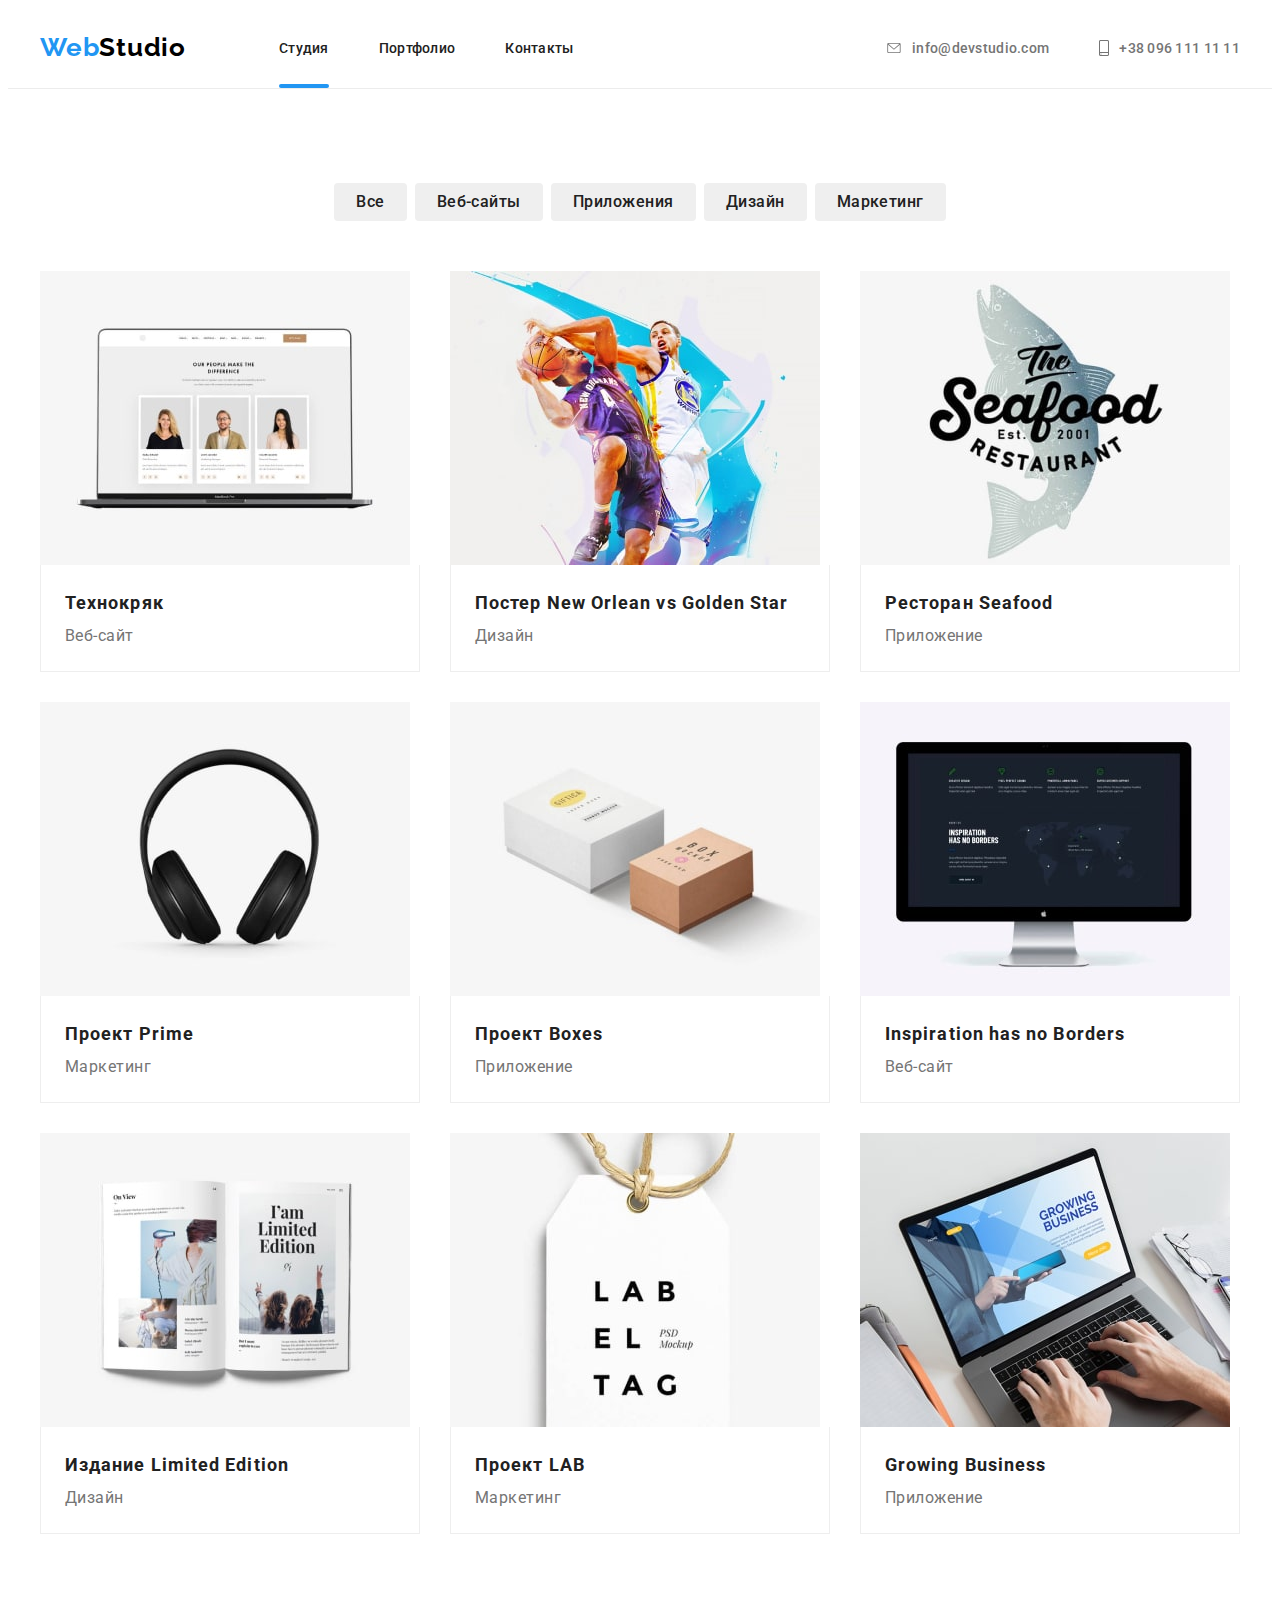
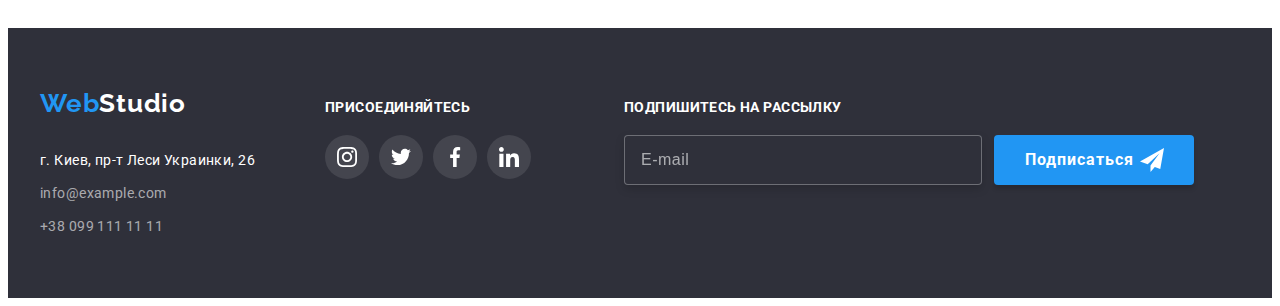
==== portfolio.html @ 3990cf5d "adaptive main studio" ====
<!DOCTYPE html>
<html lang="ru">

<head>
    <meta charset="UTF-8">
    <meta http-equiv="X-UA-Compatible" content="IE=edge">
    <meta name="viewport" content="width=device-width, initial-scale=1.0">
    <title lang="en">WebStudio</title>
    <link rel="preconnect" href="https://fonts.googleapis.com">
    <link rel="preconnect" href="https://fonts.gstatic.com" crossorigin>
    <link
        href="https://fonts.googleapis.com/css2?family=Raleway:wght@700&family=Roboto:wght@400;500;700;900&display=swap"
        rel="stylesheet">
    <link rel="stylesheet" href="https://cdnjs.cloudflare.com/ajax/libs/modern-normalize/1.1.0/modern-normalize.min.css"
        integrity="sha512-wpPYUAdjBVSE4KJnH1VR1HeZfpl1ub8YT/NKx4PuQ5NmX2tKuGu6U/JRp5y+Y8XG2tV+wKQpNHVUX03MfMFn9Q=="
        crossorigin="anonymous" referrerpolicy="no-referrer" />
    <link rel="stylesheet" href="./css/main.min.css">
</head>

<body>
    <header class="header">
        <div class="container header-container">
            <nav class="header__nav">
                <a class="header__logo link" href="">Web<span class="header__logo-part">Studio</span></a>
                <ul class="header-list list">
                    <li class="header-list__item"><a class="header-list__link link current" href="./index.html">Студия</a>
                    </li>
                    <li class="header-list__item"><a class="header-list__link link" href="./portfolio.html">Портфолио</a>
                    </li>
                    <li class="header-list__item"><a class="header-list__link link" href="">Контакты</a></li>
                </ul>
            </nav>
            <div class="header-contact">
                <a class="header-contact__link link" href="mailto:info@devstudio.com">
                    <svg class="header-contact__mail-icon" width="16" height="10">
                        <use href="./images/icons.svg#icon-envelope"></use>
                    </svg>
                    info@devstudio.com</a>
                <a class="header-contact__link link" href="tel:+380961111111">
                    <svg class="header-contact__tel-icon" width="10" height="16">
                        <use href="./images/icons.svg#icon-smartphone"></use>
                    </svg>
                    +38 096 111 11 11</a>
            </div>
        </div>
    </header>
    <main>
        <section class="section projects">
            <div class="container">
                <h1 class="visually-hidden">Наши проекты</h1>
                <ul class="filtr-list list">
                    <li class="filtr-item"> <button type="button" class="filtr-btn">Все</button></li>
                    <li class="filtr-item"> <button type="button" class="filtr-btn">Веб-сайты</button></li>
                    <li class="filtr-item"> <button type="button" class="filtr-btn">Приложения</button></li>
                    <li class="filtr-item"> <button type="button" class="filtr-btn">Дизайн</button></li>
                    <li class="filtr-item"> <button type="button" class="filtr-btn">Маркетинг</button></li>
                </ul>
                <ul class="projects-list list">
                    <li class="projects-item">
                        <a class="projects-link link" href="">
                            <div class="progects-overlay">
                                <img class="img" src="./images/tehnokryak.jpg" alt="веб сайт" width="370">
                                <p class="progect-overlay-text">
                                    Технокряк это современная площадка распространения коронавируса. Компании используют
                                    эту платформу для цифрового
                                    шпионажа и атак на защищённые сервера конкурентов.
                                </p>
                            </div>
                            <div class="progect-border">
                                <h2 class="projects-title">Технокряк</h2>
                                <p class="projects-text">Веб-сайт</p>
                            </div>
                        </a>
                    </li>
                    <li class="projects-item">
                        <a class="projects-link link" href="">
                            <div class="progects-overlay">
                            <img class="img" src="./images/poster.jpg" alt="баскетболисты" width="370">
                            <p class="progect-overlay-text">
                                Технокряк это современная площадка распространения коронавируса. Компании используют
                                эту платформу для цифрового
                                шпионажа и атак на защищённые сервера конкурентов.
                            </p>
                            </div>
                            <div class="progect-border">
                                <h2 class="projects-title">Постер New Orlean vs Golden Star</h2>
                                <p class="projects-text">Дизайн</p>
                            </div>
                        </a>
                    </li>
                    <li class="projects-item"><a class="projects-link link" href="">
                        <div class="progects-overlay">
                            <img class="img" src="./images/restaurant-seafood.jpg" alt="Логотип ресторана Seafood" width="370">
                            <p class="progect-overlay-text">
                                Технокряк это современная площадка распространения коронавируса. Компании используют
                                эту платформу для цифрового
                                шпионажа и атак на защищённые сервера конкурентов.
                            </p>
                        </div>
                            <div class="progect-border">
                                <h2 class="projects-title">Ресторан Seafood</h2>
                                <p class="projects-text">Приложение</p>
                            </div>
                        </a>
                    </li>
                    <li class="projects-item"><a class="projects-link link" href="">
                        <div class="progects-overlay">
                            <img class="img" src="./images/prime.jpg" alt="Наушники" width="370">
                            <p class="progect-overlay-text">
                                Технокряк это современная площадка распространения коронавируса. Компании используют
                                эту платформу для цифрового
                                шпионажа и атак на защищённые сервера конкурентов.
                            </p>
                        </div>
                            <div class="progect-border">
                                <h2 class="projects-title">Проект Prime</h2>
                                <p class="projects-text">Маркетинг</p>
                            </div>
                        </a>
                    </li>
                    <li class="projects-item"><a class="projects-link link" href="">
                        <div class="progects-overlay">
                            <img class="img" src="./images/boxes.jpg" alt="2 коробки" width="370">
                            <p class="progect-overlay-text">
                                Технокряк это современная площадка распространения коронавируса. Компании используют
                                эту платформу для цифрового
                                шпионажа и атак на защищённые сервера конкурентов.
                            </p>
                        </div>
                            <div class="progect-border">
                                <h2 class="projects-title">Проект Boxes</h2>
                                <p class="projects-text">Приложение</p>
                            </div>
                        </a>
                    </li>
                    <li class="projects-item"><a class="projects-link link" href="">
                        <div class="progects-overlay">
                            <img class="img" src="./images/inspiration.jpg" alt="открытая карта мира" width="370">
                            <p class="progect-overlay-text">
                                Технокряк это современная площадка распространения коронавируса. Компании используют
                                эту платформу для цифрового
                                шпионажа и атак на защищённые сервера конкурентов.
                            </p>
                        </div>
                            <div class="progect-border">
                                <h2 class="projects-title">Inspiration has no Borders</h2>
                                <p class="projects-text">Веб-сайт</p>
                            </div>
                        </a>
                    </li>
                    <li class="projects-item"><a class="projects-link link" href="">
                        <div class="progects-overlay">
                            <img class="img" src="./images/limited-edition.jpg" alt="журнал" width="370">
                            <p class="progect-overlay-text">
                                Технокряк это современная площадка распространения коронавируса. Компании используют
                                эту платформу для цифрового
                                шпионажа и атак на защищённые сервера конкурентов.
                            </p>
                        </div>
                            <div class="progect-border">
                                <h2 class="projects-title">Издание Limited Edition</h2>
                                <p class="projects-text">Дизайн</p>
                            </div>
                        </a>
                    </li>
                    <li class="projects-item"><a class="projects-link link" href="">
                        <div class="progects-overlay">
                            <img class="img" src="./images/lab.jpg" alt="лейба" width="370">
                            <p class="progect-overlay-text">
                                Технокряк это современная площадка распространения коронавируса. Компании используют
                                эту платформу для цифрового
                                шпионажа и атак на защищённые сервера конкурентов.
                            </p>
                        </div>
                            <div class="progect-border">
                                <h2 class="projects-title">Проект LAB</h2>
                                <p class="projects-text">Маркетинг</p>
                            </div>
                        </a>
                    </li>
                    <li class="projects-item"><a class="projects-link link" href="">
                        <div class="progects-overlay">
                            <img class="img" src="./images/growing-business.jpg" alt="открытый веб сайт" width="370">
                            <p class="progect-overlay-text">
                                Технокряк это современная площадка распространения коронавируса. Компании используют
                                эту платформу для цифрового
                                шпионажа и атак на защищённые сервера конкурентов.
                            </p>
                        </div>
                            <div class="progect-border">
                                <h2 class="projects-title">Growing Business</h2>
                                <p class="projects-text">Приложение</p>
                            </div>
                        </a>
                    </li>
                </ul>
            </div>
        </section>
    </main>
    <footer class="footer">
        <div class="container footer-container">
            <div class="foter-left">
                <a class="footer-left__logo link" href="">Web<span class="footer-left__logo-part">Studio</span></a>
                <address class="footer-left__address">
                    <a class="footer-left__map link" href="https://goo.gl/maps/DxFb3wu3h7kVE8w4A" target="_blank"
                        rel="noopener noreferrer">г.
                        Киев, пр-т Леси Украинки, 26</a>
                </address>
                <a class="footer-left__contact link" href="mailto:info@example.com">info@example.com</a>
                <a class="footer-left__contact link" href="tel:+380991111111">+38 099 111 11 11</a>
            </div>
            <div class="footer-sosial">
                <p class="footer-title">присоединяйтесь</p>
                <ul class="footer-sosial-list list">
                    <li class="footer-sosial-list__item">
                        <a href="" class="footer-sosial-list__link">
                            <svg class="footer-sosial-list__icon" width="20" height="20">
                                <use href="./images/icons.svg#icon-instagram"></use>
                            </svg>
                        </a>
                    </li>
                    <li class="footer-sosial-list__item">
                        <a href="" class="footer-sosial-list__link">
                            <svg class="footer-sosial-list__icon" width="20" height="20">
                                <use href="./images/icons.svg#icon-twitter"></use>
                            </svg>
                        </a>
                    </li>
                    <li class="footer-sosial-list__item">
                        <a href="" class="footer-sosial-list__link">
                            <svg class="footer-sosial-list__icon" width="20" height="20">
                                <use href="./images/icons.svg#icon-facebook"></use>
                            </svg>
                        </a>
                    </li>
                    <li class="footer-sosial-list__item">
                        <a href="" class="footer-sosial-list__link">
                            <svg class="footer-sosial-list__icon" width="20" height="20">
                                <use href="./images/icons.svg#icon-linkedin"></use>
                            </svg>
                        </a>
                    </li>
                </ul>
            </div>
            <div class="footer-form">
                <p class="footer-title">Подпишитесь на рассылку</p>
                <form action="#" class="footer-form__field">
                    <input type="email" name="mail" required="required" placeholder="E-mail" class="footer-form__input">
                    <button type="submit" class="btn footer-form__btn">Подписаться <svg class="footer-form__icon" width="24"
                            height="24">
                            <use href="./images/icons.svg#icon-send"></use>
                        </svg></button>
                </form>
            </div>
        </div>
    </footer>
</body>

</html>
---- css/main.min.css ----
:root{--main-title-color: #212121;--second-title-color: #ffffff;--first-text-color: #757575;--second-text-color: #212121;--third-text-color: rgba(255, 255, 255, 0.6);--first-button-color: #ffffff;--second-button-color: #212121;--accent-color: #2196f3;--logo-header-color: #000000;--header-link-color: #212121;--header-contact-color: #757575;--logo-footer-color: #ffffff;--hero-background-color: #2f303a;--foter-background-color: #2f303a;--team-background-color: #f5f4fa}p,h1,h2,h3,h4,h5,h6{margin:0}ul{margin:0;padding:0}.btn{cursor:pointer}.img{display:block;max-width:100%;height:auto}.visually-hidden{position:absolute;white-space:nowrap;width:1px;height:1px;overflow:hidden;border:0;padding:0;clip:rect(0 0 0 0);clip-path:inset(50%);margin:-1px}body{font-family:'Roboto', sans-serif;color:var(--first-text-color)}.list{list-style:none}.link{text-decoration:none}.container{padding-left:15px;padding-right:15px;margin:0 auto;width:100%}@media screen and (min-width: 480px){.container{max-width:480px}}@media screen and (min-width: 768px){.container{max-width:768px}}@media screen and (min-width: 1200px){.container{max-width:1200px}}.btn{display:flex;align-items:center;justify-content:center;text-align:center;font-family:inherit;font-weight:700;font-size:16px;line-height:1.87;letter-spacing:0.06em;color:var(--first-button-color);padding-top:10px;padding-bottom:10px;background:var(--accent-color);box-shadow:0px 4px 4px rgba(0,0,0,0.15);border-radius:4px;border-color:transparent;min-width:200px;height:50px;margin:0 auto;transition:color 250ms cubic-bezier(0.4, 0, 0.2, 1)}.btn:hover,.btn:focus{color:var(--logo-header-color)}.section{padding-top:60px;padding-bottom:60px}@media screen and (min-width: 1200px){.section{padding-top:94px;padding-bottom:94px}}.section-title{font-weight:700;font-size:28px;line-height:calc(33 / 28);text-align:center;letter-spacing:0.03em;color:var(--main-title-color);margin-bottom:30px}@media screen and (min-width: 1200px){.section-title{font-size:36px;line-height:calc(42 / 36);margin-bottom:50px}}.backdrop{width:100vw;height:100vh;background-color:rgba(0,0,0,0.2);position:fixed;top:0;left:0;transition:opacity 250ms, visibility 250ms}.backdrop.is-hidden .modal{transform:skewX(45deg) scale(0.8) rotate(-180deg)}.modal{position:absolute;top:50%;left:50%;padding:40px;width:528px;height:581px;background:#ffffff;box-shadow:0px 1px 3px rgba(0,0,0,0.12),0px 1px 1px rgba(0,0,0,0.14),0px 2px 1px rgba(0,0,0,0.2);border-radius:4px;transform:scale(1) skewX(0deg) translate(-50%, -50%) rotate(0deg);transition:transform 250ms cubic-bezier(0.4, 0, 0.2, 1)}.modal__close{position:absolute;top:8px;right:8px;width:30px;height:30px;background-color:#ffffff;border:1px solid rgba(0,0,0,0.1);border-radius:50%;display:flex;align-items:center;justify-content:center;transition:fill 250ms cubic-bezier(0.4, 0, 0.2, 1)}.modal__close:hover,.modal__close:focus{fill:var(--accent-color)}.is-hidden{visibility:hidden;opacity:0;pointer-events:none}.modal__title{font-weight:700;font-size:20px;line-height:calc(23 / 20);text-align:center;letter-spacing:0.03em;color:var(--main-title-color);margin-bottom:12px}.modal-form__lable{font-size:12px;line-height:calc(14 / 12);letter-spacing:0.01em;color:var(--first-text-color);margin-bottom:4px}.modal-form__field{margin-bottom:10px}.modal-form__input{padding-left:42px;padding-top:12px;padding-bottom:12px;width:100%;height:40px;border:1px solid rgba(33,33,33,0.2);box-sizing:border-box;border-radius:4px;outline:none;transition:border-color 250ms cubic-bezier(0.4, 0, 0.2, 1)}.modal-form__input:focus{border-color:var(--accent-color)}.modal-form__input:focus+.modal-form__icon{fill:var(--accent-color)}.modal-form__input-wrap{position:relative}.modal-form__icon{position:absolute;top:50%;left:12px;transform:translateY(-50%);transition:fill 250ms cubic-bezier(0.4, 0, 0.2, 1)}.modal-form__coment{padding:12px 16px;width:100%;min-height:120px;border:1px solid rgba(33,33,33,0.2);box-sizing:border-box;border-radius:4px;outline:none;resize:none;transition:border-color 250ms cubic-bezier(0.4, 0, 0.2, 1)}.modal-form__coment::placeholder{font-size:14px;line-height:calc(16 / 14);letter-spacing:0.01em;color:rgba(117,117,117,0.5)}.modal-form__coment:focus{border-color:var(--accent-color)}.modal-form__lable-checkbox{font-size:14px;line-height:1.71;letter-spacing:0.03em;color:var(--first-text-color);display:flex;align-items:center;justify-content:center;margin-bottom:30px}.modal-form__checkox-link{text-decoration-line:underline;color:var(--accent-color)}.modal-form__check{display:flex;align-items:center;justify-content:center;margin-right:8.38px;width:16px;height:15px;border:2px solid #212121;border-radius:2px}.modal-form__icon-check{fill:#ffffff}.modal-form__checkbox:checked+.modal-form__lable-checkbox .modal-form__check{background-color:var(--accent-color);border:none}.header{padding-top:24px;padding-bottom:25px;border-bottom:1px solid #ececec}.header-list{display:flex}.header__nav{display:flex;align-items:center}.header-container{display:flex;align-items:center}.header-contact{margin-left:auto;display:flex}.header__logo{font-family:Raleway;font-weight:700;font-size:26px;line-height:calc(31 / 26);letter-spacing:0.03em;color:var(--accent-color);margin-right:93px}.header__logo-part{color:var(--logo-header-color);transition:color 250ms cubic-bezier(0.4, 0, 0.2, 1)}.header__logo-part:hover,.header__logo-part:focus{color:var(--accent-color)}.header-list__item:not(:last-child){margin-right:50px}.header-list__link{position:relative;font-weight:500;font-size:14px;line-height:calc(16 / 14);letter-spacing:0.02em;color:var(--header-link-color);transition:color 250ms cubic-bezier(0.4, 0, 0.2, 1)}.header-list__link:hover,.header-list__link:focus{color:var(--accent-color)}.header-list__link.current::after{position:absolute;left:0;bottom:-32px;content:'';width:100%;height:4px;background-color:var(--accent-color);border-radius:2px}.header-contact__link{font-weight:500;font-size:14px;line-height:calc(16 / 14);letter-spacing:0.02em;color:var(--header-contact-color);margin-right:50px;display:flex;align-items:center;transition:color 250ms cubic-bezier(0.4, 0, 0.2, 1)}.header-contact__link:last-child{margin-right:0}.header-contact__link:hover,.header-contact__link:focus{color:var(--accent-color)}.header-contact__mail-icon{margin-right:10px;fill:currentColor}.header-contact__tel-icon{margin-right:10px;fill:currentColor}.hero{background-color:#c4c4c4;margin:0 auto;max-width:1600px;background-image:linear-gradient(rgba(47,48,58,0.4), rgba(47,48,58,0.4)),url(../images/hero-background.jpg);background-repeat:no-repeat;background-position:center;background-size:cover;padding-top:118px;padding-bottom:118px}@media screen and (min-width: 1200px){.hero{padding-top:200px;padding-bottom:200px}}.hero__title{font-weight:900;font-size:26px;line-height:1.62;text-align:center;letter-spacing:0.06em;text-transform:uppercase;color:var(--second-title-color);max-width:360px;margin:0 auto 30px}@media screen and (min-width: 1200px){.hero__title{font-size:44px;line-height:1.36;max-width:676px}}.peculiarities-list{margin-bottom:-30px}@media screen and (min-width: 768px){.peculiarities-list{display:flex;flex-wrap:wrap;margin-left:-30px}}.peculiarities-list__item{margin-bottom:30px;width:100%}@media screen and (min-width: 768px){.peculiarities-list__item{width:calc(100% / 2 - 30px);margin-left:30px}}@media screen and (min-width: 1200px){.peculiarities-list__item{width:calc(100% / 4 - 30px)}}.peculiarities-list__box{height:120px;background:#f5f4fa;border-radius:4px;margin-bottom:30px;display:flex;align-items:center;justify-content:center}.peculiarities-list__title{text-align:center;font-weight:700;font-size:14px;line-height:calc(16 / 14);letter-spacing:0.03em;text-transform:uppercase;color:var(--main-title-color);margin-bottom:10px}@media screen and (min-width: 768px){.peculiarities-list__title{text-align:left}}.peculiarities-list__text{font-size:14px;line-height:1.71;letter-spacing:0.03em}.about{padding-top:0px;display:none}@media screen and (min-width: 1200px){.about{display:block}}.about-list{display:flex}.about-list__item{position:relative}.about-list__item:not(:last-child){margin-right:30px}.about-list__label{position:absolute;left:0;bottom:0;width:370px;height:70px;font-weight:700;font-size:14px;line-height:calc(16 / 14);text-align:center;padding-top:27px;padding-bottom:27px;letter-spacing:0.03em;text-transform:uppercase;color:#ffffff;background:rgba(47,48,58,0.8)}.team{background-color:var(--team-background-color)}.team-list{margin-bottom:-30px}@media screen and (min-width: 768px){.team-list{display:flex;flex-wrap:wrap;margin-left:-30px}}.team-list__item{box-shadow:0px 1px 3px rgba(0,0,0,0.12),0px 1px 1px rgba(0,0,0,0.14),0px 2px 1px rgba(0,0,0,0.2);margin-bottom:30px;width:100%}@media screen and (min-width: 768px){.team-list__item{width:calc(100% / 2 - 30px);margin-left:30px}}@media screen and (min-width: 1200px){.team-list__item{width:calc(100% / 4 - 30px)}}.team-list__img{width:100%}.team-bottom{padding-top:30px;padding-bottom:30px;border:1px solid #eeeeee;border-top:none;background-color:#ffffff;border-radius:0px 0px 4px 4px}.team-bottom__title{font-weight:500;font-size:16px;line-height:calc(19 / 16);text-align:center;letter-spacing:0.03em;color:var(--main-title-color);margin-bottom:10px}.team-bottom__text{font-size:16px;line-height:calc(19 / 16);text-align:center;letter-spacing:0.03em;margin-bottom:16px}.team-sosial-list{display:flex;justify-content:center}.team-sosial-list__item{width:44px;height:44px}.team-sosial-list__item+.team-sosial-list__item{margin-left:10px}.team-sosial-list__link{width:100%;height:100%;border-radius:50%;display:flex;align-items:center;justify-content:center;background-color:#ffffff;color:#afb1b8;transition:color 250ms cubic-bezier(0.4, 0, 0.2, 1),background-color 250ms cubic-bezier(0.4, 0, 0.2, 1)}.team-sosial-list__link:hover,.team-sosial-list__link:focus{background-color:var(--accent-color);color:#ffffff}.team-sosial-list__icon{fill:currentColor}.clients-list{display:flex;margin-bottom:-30px;flex-wrap:wrap;margin-left:-30px}.clients-list__item{width:calc(100% / 2 - 30px);margin-left:30px;height:92px;margin-bottom:30px}@media screen and (min-width: 768px){.clients-list__item{width:calc(100% / 3 - 30px);margin-left:30px}}@media screen and (min-width: 768px) and (min-width: 1200px){.clients-list__item{width:calc(100% / 6 - 30px)}}.clients-list__link{width:100%;height:100%;border:1px solid #afb1b8;box-sizing:border-box;border-radius:4px;display:flex;align-items:center;justify-content:center;background-color:#ffffff;color:#afb1b8;transition:color 250ms cubic-bezier(0.4, 0, 0.2, 1),border-color 250ms cubic-bezier(0.4, 0, 0.2, 1)}.clients-list__link:hover,.clients-list__link:focus{border-color:var(--accent-color);color:var(--accent-color)}.clients-list__icon{fill:currentColor}.footer{background-color:var(--foter-background-color);padding-top:60px;padding-bottom:60px}.footer-container{display:flex;align-items:baseline}.footer-left__logo{font-family:Raleway;font-weight:700;font-size:26px;line-height:calc(31 / 26);letter-spacing:0.03em;color:var(--accent-color);display:block;margin-bottom:30px}.footer-left__logo-part{color:var(--logo-footer-color);transition:color 250ms cubic-bezier(0.4, 0, 0.2, 1)}.footer-left__logo-part:hover,.footer-left__logo-part:focus{color:var(--accent-color)}.footer-left__map{font-style:normal;font-weight:400;font-size:14px;line-height:1.71;letter-spacing:0.03em;color:var(--second-title-color);display:block;margin-bottom:9px;transition:color 250ms cubic-bezier(0.4, 0, 0.2, 1)}.footer-left__map:hover,.footer-left__map:focus{color:var(--accent-color)}.footer-left__contact{font-size:14px;line-height:1.71;letter-spacing:0.03em;color:var(--third-text-color);display:block;transition:color 250ms cubic-bezier(0.4, 0, 0.2, 1)}.footer-left__contact:not(:last-child){margin-bottom:9px}.footer-left__contact:hover,.footer-left__contact:focus{color:var(--accent-color)}.footer-sosial{margin-left:70px}.footer-title{font-weight:700;font-size:14px;line-height:calc(16 / 14);letter-spacing:0.03em;text-transform:uppercase;color:var(--logo-footer-color);margin-bottom:20px}.footer-sosial-list{display:flex}.footer-sosial-list__item{width:44px;height:44px}.footer-sosial-list__item+.footer-sosial-list__item{margin-left:10px}.footer-sosial-list__link{width:100%;height:100%;border-radius:50%;display:flex;align-items:center;justify-content:center;background:rgba(255,255,255,0.1);color:var(--logo-footer-color);transition:background-color 250ms cubic-bezier(0.4, 0, 0.2, 1)}.footer-sosial-list__link:hover,.footer-sosial-list__link:focus{background-color:var(--accent-color)}.footer-sosial-list__icon{fill:currentColor}.footer-form{margin-left:93px}.footer-form__field{display:flex}.footer-form__input{margin-right:12px;padding-left:16px;padding-top:15px;padding-bottom:15px;width:358px;height:50px;font-size:16px;line-height:1.25;letter-spacing:0.03em;color:rgba(255,255,255,0.6);background-color:var(--foter-background-color);border:1px solid rgba(255,255,255,0.3);box-sizing:border-box;filter:drop-shadow(0px 4px 4px rgba(0,0,0,0.15));border-radius:4px;outline:none;transition:border-color 250ms cubic-bezier(0.4, 0, 0.2, 1)}.footer-form__input::placeholder{font-size:16px;line-height:1.25;letter-spacing:0.03em;color:rgba(255,255,255,0.6)}.footer-form__input:focus{border-color:var(--accent-color)}.footer-form__btn{justify-content:space-between;padding-right:28px;padding-left:29px}.filtr-list{display:flex;justify-content:center;margin-bottom:50px}.filtr-item{margin-right:8px}.filtr-item:last-child{margin-right:0}.filtr-btn{padding:6px 22px;font-family:inherit;font-weight:500;font-size:16px;line-height:1.62;text-align:center;letter-spacing:0.03em;color:var(--second-button-color);cursor:pointer;border:none;border-radius:4px;transition:color 250ms cubic-bezier(0.4, 0, 0.2, 1),background-color 250ms cubic-bezier(0.4, 0, 0.2, 1),box-shadow 250ms cubic-bezier(0.4, 0, 0.2, 1)}.filtr-btn:hover,.filtr-btn:focus{color:var(--first-button-color);background-color:var(--accent-color);box-shadow:0px 3px 1px rgba(0,0,0,0.1),0px 1px 2px rgba(0,0,0,0.08),0px 2px 2px rgba(0,0,0,0.12)}.projects-list{display:flex;flex-wrap:wrap;margin-left:-30px;margin-top:-30px}.projects-item{margin-left:30px;margin-top:30px;flex-basis:calc((100% - 90px) / 3)}.progect-border{padding:20px 24px;border:1px solid #eeeeee;border-top:none}.projects-link{display:block;transition:box-shadow 250ms cubic-bezier(0.4, 0, 0.2, 1)}.projects-link:hover,.projects-link:focus{box-shadow:0px 1px 1px rgba(0,0,0,0.12),0px 4px 4px rgba(0,0,0,0.06),1px 4px 6px rgba(0,0,0,0.16)}.progects-overlay{position:relative;overflow:hidden}.progect-overlay-text{position:absolute;left:0;top:0;height:100%;padding:63px 24px;font-size:18px;line-height:1.56;letter-spacing:0.03em;color:#ffffff;background-color:var(--accent-color);transform:translateY(100%);transition:transform 250ms cubic-bezier(0.4, 0, 0.2, 1);overflow:auto}.projects-item:hover .progect-overlay-text{transform:translateY(0)}.projects-title{font-weight:700;font-size:18px;line-height:2;letter-spacing:0.06em;color:var(--main-title-color)}.projects-text{font-size:16px;line-height:1.87;letter-spacing:0.03em;color:var(--first-text-color)}
/*# sourceMappingURL=main.min.css.map */
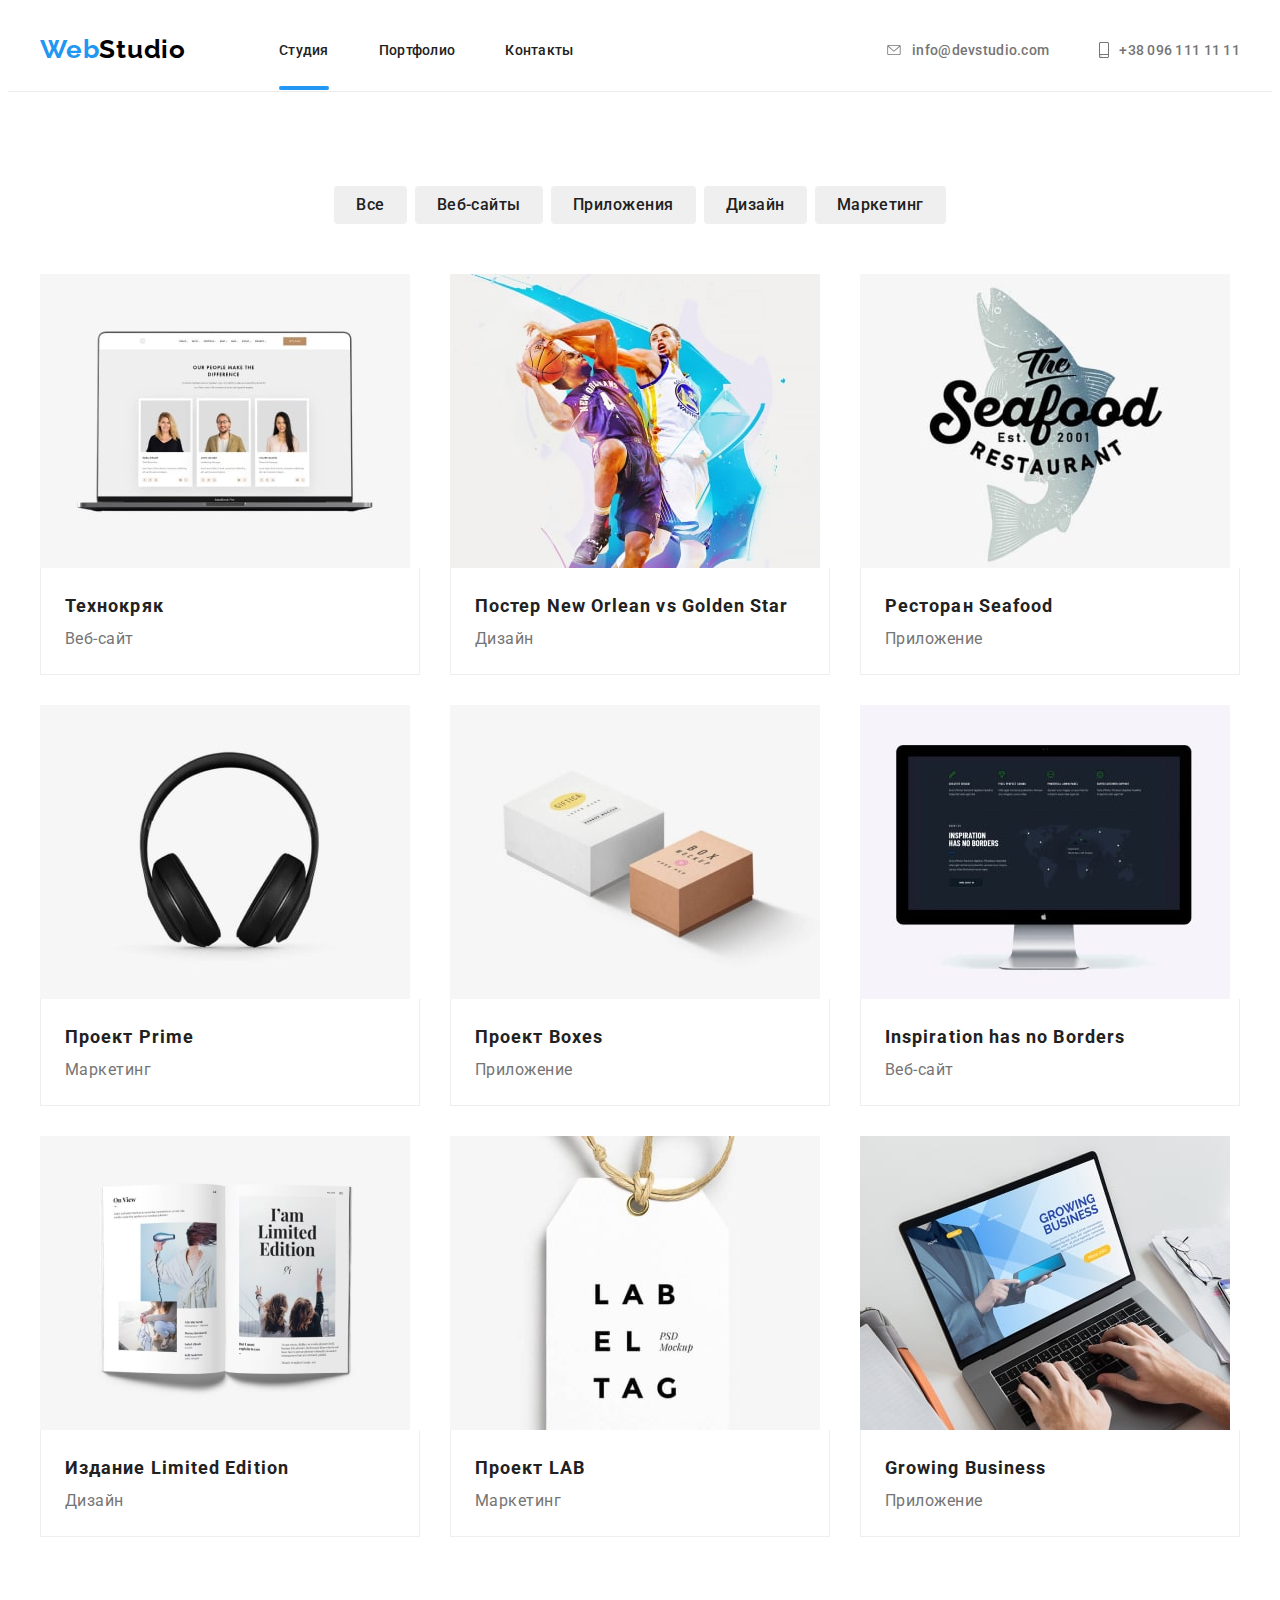
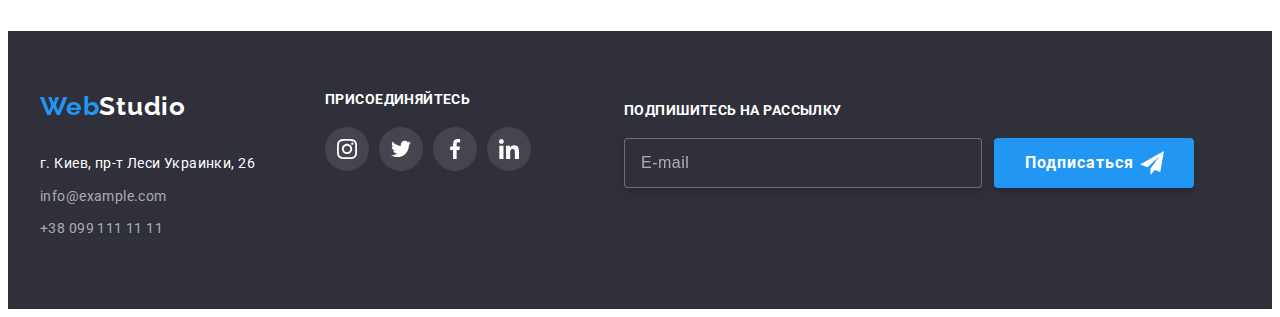
==== commit 201923c4: "header and footer finish" ====
--- a/portfolio.html
+++ b/portfolio.html
@@ -22,6 +22,82 @@
         <div class="container header-container">
             <nav class="header__nav">
                 <a class="header__logo link" href="">Web<span class="header__logo-part">Studio</span></a>
+
+                <ul class="header-list list">
+                    <li class="header-list__item"><a class="header-list__link link current" href="./index.html">Студия</a>
+                    </li>
+                    <li class="header-list__item"><a class="header-list__link link" href="./portfolio.html">Портфолио</a>
+                    </li>
+                    <li class="header-list__item"><a class="header-list__link link" href="">Контакты</a></li>
+                </ul>
+            </nav>
+            <div class="header-contact">
+                <a class="header-contact__link link header-contact__mail" href="mailto:info@devstudio.com">
+                    <svg class="header-contact__mail-icon" width="16" height="10">
+                        <use href="./images/icons.svg#icon-envelope"></use>
+                    </svg>
+                    info@devstudio.com</a>
+                <a class="header-contact__link link" href="tel:+380961111111">
+                    <svg class="header-contact__tel-icon" width="10" height="16">
+                        <use href="./images/icons.svg#icon-smartphone"></use>
+                    </svg>
+                    +38 096 111 11 11</a>
+            </div>
+            <button type="button" class="mob-menu-open">
+                <svg class="menu-open-icon" width="40" height="40">
+                    <use href="images/icons.svg#icon-mob-menu1"></use>
+                </svg>
+            </button>
+        </div>
+        <div class="mob-menu is-hidden">
+            <div class="container">
+                <button type="button" class="mob-menu-close">
+                    <svg class="menu-close-icon" width="40" height="40">
+                        <use href="images/icons.svg#icon-close"></use>
+                    </svg>
+                </button>
+                <ul class="mob-menu-list list">
+                    <li class="mob-menu-item">
+                        <a href="./index.html" class="mob-menu-link link">Студия</a>
+                    </li>
+                    <li class="mob-menu-item">
+                        <a href="./portfolio.html" class="mob-menu-link link">Портфолио</a>
+                    </li>
+                    <li class="mob-menu-item">
+                        <a href="" class="mob-menu-link link">Контакты</a>
+                    </li>
+                </ul>
+                <div class="mob-menu-bottom">
+                    <ul class="mob-contacts-list list">
+                        <li class="mob-contacts-item">
+                            <a href="" class="mob-contacts-link link mob-tel-number">+38 096 111 11 11</a>
+                        </li>
+                        <li class="mob-contacts-item">
+                            <a href="" class="mob-contacts-link link">info@devstudio.com</a>
+                        </li>
+                    </ul>
+                    <ul class="mob-sosial-list list">
+                        <li class="mob-sosial-item">
+                            <a href="" class="mob-sosial-link link">Instagram</a>
+                        </li>
+                        <li class="mob-sosial-item">
+                            <a href="" class="mob-sosial-link link">Twitter</a>
+                        </li>
+                        <li class="mob-sosial-item">
+                            <a href="" class="mob-sosial-link link">Facebook</a>
+                        </li>
+                        <li class="mob-sosial-item">
+                            <a href="" class="mob-sosial-link link">LinkedIn</a>
+                        </li>
+                    </ul>
+                </div>
+            </div>
+        </div>
+    </header>
+    <!-- <header class="header">
+        <div class="container header-container">
+            <nav class="header__nav">
+                <a class="header__logo link" href="">Web<span class="header__logo-part">Studio</span></a>
                 <ul class="header-list list">
                     <li class="header-list__item"><a class="header-list__link link current" href="./index.html">Студия</a>
                     </li>
@@ -43,7 +119,7 @@
                     +38 096 111 11 11</a>
             </div>
         </div>
-    </header>
+    </header> -->
     <main>
         <section class="section projects">
             <div class="container">
@@ -199,6 +275,65 @@
     </main>
     <footer class="footer">
         <div class="container footer-container">
+            <div class="footer-top-tab">
+                <div class="foter-left">
+                    <a class="footer-left__logo link" href="">Web<span class="footer-left__logo-part">Studio</span></a>
+                    <address class="footer-left__address">
+                        <a class="footer-left__map link" href="https://goo.gl/maps/DxFb3wu3h7kVE8w4A" target="_blank"
+                            rel="noopener noreferrer">г.
+                            Киев, пр-т Леси Украинки, 26</a>
+                    </address>
+                    <a class="footer-left__contact link" href="mailto:info@example.com">info@example.com</a>
+                    <a class="footer-left__contact link" href="tel:+380991111111">+38 099 111 11 11</a>
+                </div>
+                <div class="footer-sosial">
+                    <p class="footer-title">присоединяйтесь</p>
+                    <ul class="footer-sosial-list list">
+                        <li class="footer-sosial-list__item">
+                            <a href="" class="footer-sosial-list__link">
+                                <svg class="footer-sosial-list__icon" width="20" height="20">
+                                    <use href="./images/icons.svg#icon-instagram"></use>
+                                </svg>
+                            </a>
+                        </li>
+                        <li class="footer-sosial-list__item">
+                            <a href="" class="footer-sosial-list__link">
+                                <svg class="footer-sosial-list__icon" width="20" height="20">
+                                    <use href="./images/icons.svg#icon-twitter"></use>
+                                </svg>
+                            </a>
+                        </li>
+                        <li class="footer-sosial-list__item">
+                            <a href="" class="footer-sosial-list__link">
+                                <svg class="footer-sosial-list__icon" width="20" height="20">
+                                    <use href="./images/icons.svg#icon-facebook"></use>
+                                </svg>
+                            </a>
+                        </li>
+                        <li class="footer-sosial-list__item">
+                            <a href="" class="footer-sosial-list__link">
+                                <svg class="footer-sosial-list__icon" width="20" height="20">
+                                    <use href="./images/icons.svg#icon-linkedin"></use>
+                                </svg>
+                            </a>
+                        </li>
+                    </ul>
+                </div>
+            </div>
+            <div class="footer-form">
+                <p class="footer-title">Подпишитесь на рассылку</p>
+                <form action="#" class="footer-form__field">
+                    <input type="email" name="mail" required="required" placeholder="E-mail" class="footer-form__input">
+                    <button type="submit" class="btn footer-form__btn">Подписаться <svg class="footer-form__icon" width="24"
+                            height="24">
+                            <use href="./images/icons.svg#icon-send"></use>
+                        </svg></button>
+                </form>
+            </div>
+        </div>
+    </footer>
+    <!-- <footer class="footer">
+        <div class="container footer-container">
             <div class="foter-left">
                 <a class="footer-left__logo link" href="">Web<span class="footer-left__logo-part">Studio</span></a>
                 <address class="footer-left__address">
@@ -253,7 +388,8 @@
                 </form>
             </div>
         </div>
-    </footer>
+    </footer> -->
+    <script src="./js/menu.js"></script>
 </body>
 
 </html>--- a/css/main.min.css
+++ b/css/main.min.css
@@ -1,2 +1,2 @@
-:root{--main-title-color: #212121;--second-title-color: #ffffff;--first-text-color: #757575;--second-text-color: #212121;--third-text-color: rgba(255, 255, 255, 0.6);--first-button-color: #ffffff;--second-button-color: #212121;--accent-color: #2196f3;--logo-header-color: #000000;--header-link-color: #212121;--header-contact-color: #757575;--logo-footer-color: #ffffff;--hero-background-color: #2f303a;--foter-background-color: #2f303a;--team-background-color: #f5f4fa}p,h1,h2,h3,h4,h5,h6{margin:0}ul{margin:0;padding:0}.btn{cursor:pointer}.img{display:block;max-width:100%;height:auto}.visually-hidden{position:absolute;white-space:nowrap;width:1px;height:1px;overflow:hidden;border:0;padding:0;clip:rect(0 0 0 0);clip-path:inset(50%);margin:-1px}body{font-family:'Roboto', sans-serif;color:var(--first-text-color)}.list{list-style:none}.link{text-decoration:none}.container{padding-left:15px;padding-right:15px;margin:0 auto;width:100%}@media screen and (min-width: 480px){.container{max-width:480px}}@media screen and (min-width: 768px){.container{max-width:768px}}@media screen and (min-width: 1200px){.container{max-width:1200px}}.btn{display:flex;align-items:center;justify-content:center;text-align:center;font-family:inherit;font-weight:700;font-size:16px;line-height:1.87;letter-spacing:0.06em;color:var(--first-button-color);padding-top:10px;padding-bottom:10px;background:var(--accent-color);box-shadow:0px 4px 4px rgba(0,0,0,0.15);border-radius:4px;border-color:transparent;min-width:200px;height:50px;margin:0 auto;transition:color 250ms cubic-bezier(0.4, 0, 0.2, 1)}.btn:hover,.btn:focus{color:var(--logo-header-color)}.section{padding-top:60px;padding-bottom:60px}@media screen and (min-width: 1200px){.section{padding-top:94px;padding-bottom:94px}}.section-title{font-weight:700;font-size:28px;line-height:calc(33 / 28);text-align:center;letter-spacing:0.03em;color:var(--main-title-color);margin-bottom:30px}@media screen and (min-width: 1200px){.section-title{font-size:36px;line-height:calc(42 / 36);margin-bottom:50px}}.backdrop{width:100vw;height:100vh;background-color:rgba(0,0,0,0.2);position:fixed;top:0;left:0;transition:opacity 250ms, visibility 250ms}.backdrop.is-hidden .modal{transform:skewX(45deg) scale(0.8) rotate(-180deg)}.modal{position:absolute;top:50%;left:50%;padding:40px;width:528px;height:581px;background:#ffffff;box-shadow:0px 1px 3px rgba(0,0,0,0.12),0px 1px 1px rgba(0,0,0,0.14),0px 2px 1px rgba(0,0,0,0.2);border-radius:4px;transform:scale(1) skewX(0deg) translate(-50%, -50%) rotate(0deg);transition:transform 250ms cubic-bezier(0.4, 0, 0.2, 1)}.modal__close{position:absolute;top:8px;right:8px;width:30px;height:30px;background-color:#ffffff;border:1px solid rgba(0,0,0,0.1);border-radius:50%;display:flex;align-items:center;justify-content:center;transition:fill 250ms cubic-bezier(0.4, 0, 0.2, 1)}.modal__close:hover,.modal__close:focus{fill:var(--accent-color)}.is-hidden{visibility:hidden;opacity:0;pointer-events:none}.modal__title{font-weight:700;font-size:20px;line-height:calc(23 / 20);text-align:center;letter-spacing:0.03em;color:var(--main-title-color);margin-bottom:12px}.modal-form__lable{font-size:12px;line-height:calc(14 / 12);letter-spacing:0.01em;color:var(--first-text-color);margin-bottom:4px}.modal-form__field{margin-bottom:10px}.modal-form__input{padding-left:42px;padding-top:12px;padding-bottom:12px;width:100%;height:40px;border:1px solid rgba(33,33,33,0.2);box-sizing:border-box;border-radius:4px;outline:none;transition:border-color 250ms cubic-bezier(0.4, 0, 0.2, 1)}.modal-form__input:focus{border-color:var(--accent-color)}.modal-form__input:focus+.modal-form__icon{fill:var(--accent-color)}.modal-form__input-wrap{position:relative}.modal-form__icon{position:absolute;top:50%;left:12px;transform:translateY(-50%);transition:fill 250ms cubic-bezier(0.4, 0, 0.2, 1)}.modal-form__coment{padding:12px 16px;width:100%;min-height:120px;border:1px solid rgba(33,33,33,0.2);box-sizing:border-box;border-radius:4px;outline:none;resize:none;transition:border-color 250ms cubic-bezier(0.4, 0, 0.2, 1)}.modal-form__coment::placeholder{font-size:14px;line-height:calc(16 / 14);letter-spacing:0.01em;color:rgba(117,117,117,0.5)}.modal-form__coment:focus{border-color:var(--accent-color)}.modal-form__lable-checkbox{font-size:14px;line-height:1.71;letter-spacing:0.03em;color:var(--first-text-color);display:flex;align-items:center;justify-content:center;margin-bottom:30px}.modal-form__checkox-link{text-decoration-line:underline;color:var(--accent-color)}.modal-form__check{display:flex;align-items:center;justify-content:center;margin-right:8.38px;width:16px;height:15px;border:2px solid #212121;border-radius:2px}.modal-form__icon-check{fill:#ffffff}.modal-form__checkbox:checked+.modal-form__lable-checkbox .modal-form__check{background-color:var(--accent-color);border:none}.header{padding-top:24px;padding-bottom:25px;border-bottom:1px solid #ececec}.header-list{display:flex}.header__nav{display:flex;align-items:center}.header-container{display:flex;align-items:center}.header-contact{margin-left:auto;display:flex}.header__logo{font-family:Raleway;font-weight:700;font-size:26px;line-height:calc(31 / 26);letter-spacing:0.03em;color:var(--accent-color);margin-right:93px}.header__logo-part{color:var(--logo-header-color);transition:color 250ms cubic-bezier(0.4, 0, 0.2, 1)}.header__logo-part:hover,.header__logo-part:focus{color:var(--accent-color)}.header-list__item:not(:last-child){margin-right:50px}.header-list__link{position:relative;font-weight:500;font-size:14px;line-height:calc(16 / 14);letter-spacing:0.02em;color:var(--header-link-color);transition:color 250ms cubic-bezier(0.4, 0, 0.2, 1)}.header-list__link:hover,.header-list__link:focus{color:var(--accent-color)}.header-list__link.current::after{position:absolute;left:0;bottom:-32px;content:'';width:100%;height:4px;background-color:var(--accent-color);border-radius:2px}.header-contact__link{font-weight:500;font-size:14px;line-height:calc(16 / 14);letter-spacing:0.02em;color:var(--header-contact-color);margin-right:50px;display:flex;align-items:center;transition:color 250ms cubic-bezier(0.4, 0, 0.2, 1)}.header-contact__link:last-child{margin-right:0}.header-contact__link:hover,.header-contact__link:focus{color:var(--accent-color)}.header-contact__mail-icon{margin-right:10px;fill:currentColor}.header-contact__tel-icon{margin-right:10px;fill:currentColor}.hero{background-color:#c4c4c4;margin:0 auto;max-width:1600px;background-image:linear-gradient(rgba(47,48,58,0.4), rgba(47,48,58,0.4)),url(../images/hero-background.jpg);background-repeat:no-repeat;background-position:center;background-size:cover;padding-top:118px;padding-bottom:118px}@media screen and (min-width: 1200px){.hero{padding-top:200px;padding-bottom:200px}}.hero__title{font-weight:900;font-size:26px;line-height:1.62;text-align:center;letter-spacing:0.06em;text-transform:uppercase;color:var(--second-title-color);max-width:360px;margin:0 auto 30px}@media screen and (min-width: 1200px){.hero__title{font-size:44px;line-height:1.36;max-width:676px}}.peculiarities-list{margin-bottom:-30px}@media screen and (min-width: 768px){.peculiarities-list{display:flex;flex-wrap:wrap;margin-left:-30px}}.peculiarities-list__item{margin-bottom:30px;width:100%}@media screen and (min-width: 768px){.peculiarities-list__item{width:calc(100% / 2 - 30px);margin-left:30px}}@media screen and (min-width: 1200px){.peculiarities-list__item{width:calc(100% / 4 - 30px)}}.peculiarities-list__box{height:120px;background:#f5f4fa;border-radius:4px;margin-bottom:30px;display:flex;align-items:center;justify-content:center}.peculiarities-list__title{text-align:center;font-weight:700;font-size:14px;line-height:calc(16 / 14);letter-spacing:0.03em;text-transform:uppercase;color:var(--main-title-color);margin-bottom:10px}@media screen and (min-width: 768px){.peculiarities-list__title{text-align:left}}.peculiarities-list__text{font-size:14px;line-height:1.71;letter-spacing:0.03em}.about{padding-top:0px;display:none}@media screen and (min-width: 1200px){.about{display:block}}.about-list{display:flex}.about-list__item{position:relative}.about-list__item:not(:last-child){margin-right:30px}.about-list__label{position:absolute;left:0;bottom:0;width:370px;height:70px;font-weight:700;font-size:14px;line-height:calc(16 / 14);text-align:center;padding-top:27px;padding-bottom:27px;letter-spacing:0.03em;text-transform:uppercase;color:#ffffff;background:rgba(47,48,58,0.8)}.team{background-color:var(--team-background-color)}.team-list{margin-bottom:-30px}@media screen and (min-width: 768px){.team-list{display:flex;flex-wrap:wrap;margin-left:-30px}}.team-list__item{box-shadow:0px 1px 3px rgba(0,0,0,0.12),0px 1px 1px rgba(0,0,0,0.14),0px 2px 1px rgba(0,0,0,0.2);margin-bottom:30px;width:100%}@media screen and (min-width: 768px){.team-list__item{width:calc(100% / 2 - 30px);margin-left:30px}}@media screen and (min-width: 1200px){.team-list__item{width:calc(100% / 4 - 30px)}}.team-list__img{width:100%}.team-bottom{padding-top:30px;padding-bottom:30px;border:1px solid #eeeeee;border-top:none;background-color:#ffffff;border-radius:0px 0px 4px 4px}.team-bottom__title{font-weight:500;font-size:16px;line-height:calc(19 / 16);text-align:center;letter-spacing:0.03em;color:var(--main-title-color);margin-bottom:10px}.team-bottom__text{font-size:16px;line-height:calc(19 / 16);text-align:center;letter-spacing:0.03em;margin-bottom:16px}.team-sosial-list{display:flex;justify-content:center}.team-sosial-list__item{width:44px;height:44px}.team-sosial-list__item+.team-sosial-list__item{margin-left:10px}.team-sosial-list__link{width:100%;height:100%;border-radius:50%;display:flex;align-items:center;justify-content:center;background-color:#ffffff;color:#afb1b8;transition:color 250ms cubic-bezier(0.4, 0, 0.2, 1),background-color 250ms cubic-bezier(0.4, 0, 0.2, 1)}.team-sosial-list__link:hover,.team-sosial-list__link:focus{background-color:var(--accent-color);color:#ffffff}.team-sosial-list__icon{fill:currentColor}.clients-list{display:flex;margin-bottom:-30px;flex-wrap:wrap;margin-left:-30px}.clients-list__item{width:calc(100% / 2 - 30px);margin-left:30px;height:92px;margin-bottom:30px}@media screen and (min-width: 768px){.clients-list__item{width:calc(100% / 3 - 30px);margin-left:30px}}@media screen and (min-width: 768px) and (min-width: 1200px){.clients-list__item{width:calc(100% / 6 - 30px)}}.clients-list__link{width:100%;height:100%;border:1px solid #afb1b8;box-sizing:border-box;border-radius:4px;display:flex;align-items:center;justify-content:center;background-color:#ffffff;color:#afb1b8;transition:color 250ms cubic-bezier(0.4, 0, 0.2, 1),border-color 250ms cubic-bezier(0.4, 0, 0.2, 1)}.clients-list__link:hover,.clients-list__link:focus{border-color:var(--accent-color);color:var(--accent-color)}.clients-list__icon{fill:currentColor}.footer{background-color:var(--foter-background-color);padding-top:60px;padding-bottom:60px}.footer-container{display:flex;align-items:baseline}.footer-left__logo{font-family:Raleway;font-weight:700;font-size:26px;line-height:calc(31 / 26);letter-spacing:0.03em;color:var(--accent-color);display:block;margin-bottom:30px}.footer-left__logo-part{color:var(--logo-footer-color);transition:color 250ms cubic-bezier(0.4, 0, 0.2, 1)}.footer-left__logo-part:hover,.footer-left__logo-part:focus{color:var(--accent-color)}.footer-left__map{font-style:normal;font-weight:400;font-size:14px;line-height:1.71;letter-spacing:0.03em;color:var(--second-title-color);display:block;margin-bottom:9px;transition:color 250ms cubic-bezier(0.4, 0, 0.2, 1)}.footer-left__map:hover,.footer-left__map:focus{color:var(--accent-color)}.footer-left__contact{font-size:14px;line-height:1.71;letter-spacing:0.03em;color:var(--third-text-color);display:block;transition:color 250ms cubic-bezier(0.4, 0, 0.2, 1)}.footer-left__contact:not(:last-child){margin-bottom:9px}.footer-left__contact:hover,.footer-left__contact:focus{color:var(--accent-color)}.footer-sosial{margin-left:70px}.footer-title{font-weight:700;font-size:14px;line-height:calc(16 / 14);letter-spacing:0.03em;text-transform:uppercase;color:var(--logo-footer-color);margin-bottom:20px}.footer-sosial-list{display:flex}.footer-sosial-list__item{width:44px;height:44px}.footer-sosial-list__item+.footer-sosial-list__item{margin-left:10px}.footer-sosial-list__link{width:100%;height:100%;border-radius:50%;display:flex;align-items:center;justify-content:center;background:rgba(255,255,255,0.1);color:var(--logo-footer-color);transition:background-color 250ms cubic-bezier(0.4, 0, 0.2, 1)}.footer-sosial-list__link:hover,.footer-sosial-list__link:focus{background-color:var(--accent-color)}.footer-sosial-list__icon{fill:currentColor}.footer-form{margin-left:93px}.footer-form__field{display:flex}.footer-form__input{margin-right:12px;padding-left:16px;padding-top:15px;padding-bottom:15px;width:358px;height:50px;font-size:16px;line-height:1.25;letter-spacing:0.03em;color:rgba(255,255,255,0.6);background-color:var(--foter-background-color);border:1px solid rgba(255,255,255,0.3);box-sizing:border-box;filter:drop-shadow(0px 4px 4px rgba(0,0,0,0.15));border-radius:4px;outline:none;transition:border-color 250ms cubic-bezier(0.4, 0, 0.2, 1)}.footer-form__input::placeholder{font-size:16px;line-height:1.25;letter-spacing:0.03em;color:rgba(255,255,255,0.6)}.footer-form__input:focus{border-color:var(--accent-color)}.footer-form__btn{justify-content:space-between;padding-right:28px;padding-left:29px}.filtr-list{display:flex;justify-content:center;margin-bottom:50px}.filtr-item{margin-right:8px}.filtr-item:last-child{margin-right:0}.filtr-btn{padding:6px 22px;font-family:inherit;font-weight:500;font-size:16px;line-height:1.62;text-align:center;letter-spacing:0.03em;color:var(--second-button-color);cursor:pointer;border:none;border-radius:4px;transition:color 250ms cubic-bezier(0.4, 0, 0.2, 1),background-color 250ms cubic-bezier(0.4, 0, 0.2, 1),box-shadow 250ms cubic-bezier(0.4, 0, 0.2, 1)}.filtr-btn:hover,.filtr-btn:focus{color:var(--first-button-color);background-color:var(--accent-color);box-shadow:0px 3px 1px rgba(0,0,0,0.1),0px 1px 2px rgba(0,0,0,0.08),0px 2px 2px rgba(0,0,0,0.12)}.projects-list{display:flex;flex-wrap:wrap;margin-left:-30px;margin-top:-30px}.projects-item{margin-left:30px;margin-top:30px;flex-basis:calc((100% - 90px) / 3)}.progect-border{padding:20px 24px;border:1px solid #eeeeee;border-top:none}.projects-link{display:block;transition:box-shadow 250ms cubic-bezier(0.4, 0, 0.2, 1)}.projects-link:hover,.projects-link:focus{box-shadow:0px 1px 1px rgba(0,0,0,0.12),0px 4px 4px rgba(0,0,0,0.06),1px 4px 6px rgba(0,0,0,0.16)}.progects-overlay{position:relative;overflow:hidden}.progect-overlay-text{position:absolute;left:0;top:0;height:100%;padding:63px 24px;font-size:18px;line-height:1.56;letter-spacing:0.03em;color:#ffffff;background-color:var(--accent-color);transform:translateY(100%);transition:transform 250ms cubic-bezier(0.4, 0, 0.2, 1);overflow:auto}.projects-item:hover .progect-overlay-text{transform:translateY(0)}.projects-title{font-weight:700;font-size:18px;line-height:2;letter-spacing:0.06em;color:var(--main-title-color)}.projects-text{font-size:16px;line-height:1.87;letter-spacing:0.03em;color:var(--first-text-color)}
+:root{--main-title-color: #212121;--second-title-color: #ffffff;--first-text-color: #757575;--second-text-color: #212121;--third-text-color: rgba(255, 255, 255, 0.6);--first-button-color: #ffffff;--second-button-color: #212121;--accent-color: #2196f3;--logo-header-color: #000000;--header-link-color: #212121;--header-contact-color: #757575;--logo-footer-color: #ffffff;--hero-background-color: #2f303a;--foter-background-color: #2f303a;--team-background-color: #f5f4fa}p,h1,h2,h3,h4,h5,h6{margin:0}ul{margin:0;padding:0}.btn{cursor:pointer}.img{display:block;max-width:100%;height:auto}.visually-hidden{position:absolute;white-space:nowrap;width:1px;height:1px;overflow:hidden;border:0;padding:0;clip:rect(0 0 0 0);clip-path:inset(50%);margin:-1px}body{font-family:'Roboto', sans-serif;color:var(--first-text-color)}.list{list-style:none}.link{text-decoration:none}.container{padding-left:15px;padding-right:15px;margin:0 auto;width:100%}@media screen and (min-width: 480px){.container{max-width:480px}}@media screen and (min-width: 768px){.container{max-width:768px}}@media screen and (min-width: 1200px){.container{max-width:1200px}}.btn{display:flex;align-items:center;justify-content:center;text-align:center;font-family:inherit;font-weight:700;font-size:16px;line-height:1.87;letter-spacing:0.06em;color:var(--first-button-color);padding-top:10px;padding-bottom:10px;background:var(--accent-color);box-shadow:0px 4px 4px rgba(0,0,0,0.15);border-radius:4px;border-color:transparent;min-width:200px;height:50px;margin:0 auto;transition:color 250ms cubic-bezier(0.4, 0, 0.2, 1)}.btn:hover,.btn:focus{color:var(--logo-header-color)}.section{padding-top:60px;padding-bottom:60px}@media screen and (min-width: 1200px){.section{padding-top:94px;padding-bottom:94px}}.section-title{font-weight:700;font-size:28px;line-height:calc(33 / 28);text-align:center;letter-spacing:0.03em;color:var(--main-title-color);margin-bottom:30px}@media screen and (min-width: 1200px){.section-title{font-size:36px;line-height:calc(42 / 36);margin-bottom:50px}}.backdrop{width:100vw;height:100vh;background-color:rgba(0,0,0,0.2);position:fixed;top:0;left:0;transition:opacity 250ms, visibility 250ms}.backdrop.is-hidden .modal{transform:skewX(45deg) scale(0.8) rotate(-180deg)}.modal{position:absolute;top:50%;left:50%;padding:40px;width:528px;height:581px;background:#ffffff;box-shadow:0px 1px 3px rgba(0,0,0,0.12),0px 1px 1px rgba(0,0,0,0.14),0px 2px 1px rgba(0,0,0,0.2);border-radius:4px;transform:scale(1) skewX(0deg) translate(-50%, -50%) rotate(0deg);transition:transform 250ms cubic-bezier(0.4, 0, 0.2, 1)}.modal__close{position:absolute;top:8px;right:8px;width:30px;height:30px;background-color:#ffffff;border:1px solid rgba(0,0,0,0.1);border-radius:50%;display:flex;align-items:center;justify-content:center;transition:fill 250ms cubic-bezier(0.4, 0, 0.2, 1)}.modal__close:hover,.modal__close:focus{fill:var(--accent-color)}.is-hidden{visibility:hidden;opacity:0;pointer-events:none}.modal__title{font-weight:700;font-size:20px;line-height:calc(23 / 20);text-align:center;letter-spacing:0.03em;color:var(--main-title-color);margin-bottom:12px}.modal-form__lable{font-size:12px;line-height:calc(14 / 12);letter-spacing:0.01em;color:var(--first-text-color);margin-bottom:4px}.modal-form__field{margin-bottom:10px}.modal-form__input{padding-left:42px;padding-top:12px;padding-bottom:12px;width:100%;height:40px;border:1px solid rgba(33,33,33,0.2);box-sizing:border-box;border-radius:4px;outline:none;transition:border-color 250ms cubic-bezier(0.4, 0, 0.2, 1)}.modal-form__input:focus{border-color:var(--accent-color)}.modal-form__input:focus+.modal-form__icon{fill:var(--accent-color)}.modal-form__input-wrap{position:relative}.modal-form__icon{position:absolute;top:50%;left:12px;transform:translateY(-50%);transition:fill 250ms cubic-bezier(0.4, 0, 0.2, 1)}.modal-form__coment{padding:12px 16px;width:100%;min-height:120px;border:1px solid rgba(33,33,33,0.2);box-sizing:border-box;border-radius:4px;outline:none;resize:none;transition:border-color 250ms cubic-bezier(0.4, 0, 0.2, 1)}.modal-form__coment::placeholder{font-size:14px;line-height:calc(16 / 14);letter-spacing:0.01em;color:rgba(117,117,117,0.5)}.modal-form__coment:focus{border-color:var(--accent-color)}.modal-form__lable-checkbox{font-size:14px;line-height:1.71;letter-spacing:0.03em;color:var(--first-text-color);display:flex;align-items:center;justify-content:center;margin-bottom:30px}.modal-form__checkox-link{text-decoration-line:underline;color:var(--accent-color)}.modal-form__check{display:flex;align-items:center;justify-content:center;margin-right:8.38px;width:16px;height:15px;border:2px solid #212121;border-radius:2px}.modal-form__icon-check{fill:#ffffff}.modal-form__checkbox:checked+.modal-form__lable-checkbox .modal-form__check{background-color:var(--accent-color);border:none}.header{border-bottom:1px solid #ececec}.header-list{display:none}@media screen and (min-width: 768px){.header-list{display:flex;margin-right:84px}}@media screen and (min-width: 1200px){.header-list{margin-right:0}}.header__nav{display:flex;align-items:center}.header-container{display:flex;align-items:center}.header-contact{display:none}@media screen and (min-width: 768px){.header-contact{display:block}}@media screen and (min-width: 1200px){.header-contact{margin-left:auto;display:flex}}@media screen and (min-width: 768px){.header-contact__mail{margin-bottom:10px}}@media screen and (min-width: 1200px){.header-contact__mail{margin-bottom:0px}}.header__logo{font-family:Raleway;font-weight:700;font-size:24px;line-height:calc(28 / 24);letter-spacing:0.03em;color:var(--accent-color);margin-right:88px;padding-top:16px;padding-bottom:16px}@media screen and (min-width: 768px){.header__logo{padding-top:26px;padding-bottom:26px}}@media screen and (min-width: 1200px){.header__logo{font-size:26px;line-height:calc(31 / 26);margin-right:93px}}.header__logo-part{color:var(--logo-header-color);transition:color 250ms cubic-bezier(0.4, 0, 0.2, 1)}.header__logo-part:hover,.header__logo-part:focus{color:var(--accent-color)}.header-list__item:not(:last-child){margin-right:50px}.header-list__link{position:relative;font-weight:500;font-size:14px;line-height:calc(16 / 14);letter-spacing:0.02em;color:var(--header-link-color);transition:color 250ms cubic-bezier(0.4, 0, 0.2, 1)}.header-list__link:hover,.header-list__link:focus{color:var(--accent-color)}.header-list__link.current::after{position:absolute;left:0;bottom:-32px;content:'';width:100%;height:4px;background-color:var(--accent-color);border-radius:2px}.header-contact__link{font-weight:500;font-size:12px;line-height:calc(14 / 12);letter-spacing:0.02em;color:var(--header-contact-color);margin-right:50px;display:flex;align-items:center;transition:color 250ms cubic-bezier(0.4, 0, 0.2, 1)}.header-contact__link:last-child{margin-right:0}.header-contact__link:hover,.header-contact__link:focus{color:var(--accent-color)}@media screen and (min-width: 1200px){.header-contact__link{font-size:14px;line-height:calc(16 / 14)}}.header-contact__mail-icon{margin-right:10px;fill:currentColor}.header-contact__tel-icon{margin-right:10px;fill:currentColor}.mob-menu-open{display:flex;justify-content:center;align-items:center;margin-left:auto;border:none;background-color:transparent}.mob-menu-open:hover,.mob-menu-open:focus{fill:var(--accent-color)}@media screen and (min-width: 768px){.mob-menu-open{display:none}}.mob-menu-close{position:absolute;top:-38px;right:15px;display:inline-flex;justify-content:center;align-items:center;width:40px;height:40px;border:none;background-color:transparent}.mob-menu-close:hover,.mob-menu-close:focus{fill:var(--accent-color)}.mob-menu{position:fixed;top:0;background-color:#ffffff;width:100vw;height:100vh;padding-top:48px;padding-bottom:48px;padding-left:40px}.mob-menu .container{position:relative;display:flex;flex-direction:column;height:100%;justify-content:space-between}.mob-menu.is-hidden{opacity:0;visibility:hidden;pointer-events:none}.mob-menu-item{margin-bottom:32px}.mob-menu-item:last-child{margin-bottom:0}.mob-menu-item .mob-menu-link{font-weight:500;font-size:40px;line-height:calc(47 / 40);text-align:center;letter-spacing:0.02em;color:var(--header-link-color)}.mob-menu-item .mob-menu-link:hover,.mob-menu-item .mob-menu-link:focus{color:var(--accent-color)}.mob-contacts-list{margin-bottom:64px}.mob-contacts-item{margin-bottom:32px}.mob-contacts-item:last-child{margin-bottom:0}.mob-contacts-link{font-weight:500;font-size:24px;line-height:calc(28 / 24);letter-spacing:0.02em;color:var(--header-contact-color)}.mob-contacts-link:hover,.mob-contacts-link:focus{color:var(--accent-color)}@media screen and (min-width: 480px){.mob-tel-number{font-size:34px;line-height:calc(40 / 34)}}.mob-sosial-list{display:flex}@media screen and (max-width: 479px){.mob-sosial-list{flex-wrap:wrap;margin-bottom:-10px}}.mob-sosial-item:not(:last-child){margin-right:10px;padding-right:10px;border-right:1px solid rgba(33,33,33,0.2)}@media screen and (max-width: 479px){.mob-sosial-item{width:calc(100% / 2 - 30px);margin-bottom:10px}.mob-sosial-item:nth-child(2){border-right:none}}.mob-sosial-link{font-weight:500;font-size:18px;line-height:1.22;letter-spacing:0.02em;color:var(--accent-color)}.hero{margin:0 auto;max-width:1600px;background-color:#c4c4c4;background-image:linear-gradient(rgba(47,48,58,0.4), rgba(47,48,58,0.4)),url(../images/hero-background.jpg);background-repeat:no-repeat;background-position:center;background-size:cover;padding-top:118px;padding-bottom:118px}@media screen and (min-width: 1200px){.hero{padding-top:200px;padding-bottom:200px}}.hero__title{font-weight:900;font-size:26px;line-height:1.62;text-align:center;letter-spacing:0.06em;text-transform:uppercase;color:var(--second-title-color);max-width:360px;margin:0 auto 30px}@media screen and (min-width: 1200px){.hero__title{font-size:44px;line-height:1.36;max-width:696px}}.peculiarities-list{margin-bottom:-30px}@media screen and (min-width: 768px){.peculiarities-list{display:flex;flex-wrap:wrap;margin-left:-30px}}.peculiarities-list__item{margin-bottom:30px;width:100%}@media screen and (min-width: 768px){.peculiarities-list__item{width:calc(100% / 2 - 30px);margin-left:30px}}@media screen and (min-width: 1200px){.peculiarities-list__item{width:calc(100% / 4 - 30px)}}.peculiarities-list__box{height:120px;background:#f5f4fa;border-radius:4px;margin-bottom:30px;display:flex;align-items:center;justify-content:center}.peculiarities-list__title{text-align:center;font-weight:700;font-size:14px;line-height:calc(16 / 14);letter-spacing:0.03em;text-transform:uppercase;color:var(--main-title-color);margin-bottom:10px}@media screen and (min-width: 768px){.peculiarities-list__title{text-align:left}}.peculiarities-list__text{font-size:14px;line-height:1.71;letter-spacing:0.03em}.about{padding-top:0px;display:none}@media screen and (min-width: 1200px){.about{display:block}}.about-list{display:flex}.about-list__item{position:relative}.about-list__item:not(:last-child){margin-right:30px}.about-list__label{position:absolute;left:0;bottom:0;width:370px;height:70px;font-weight:700;font-size:14px;line-height:calc(16 / 14);text-align:center;padding-top:27px;padding-bottom:27px;letter-spacing:0.03em;text-transform:uppercase;color:#ffffff;background:rgba(47,48,58,0.8)}.team{background-color:var(--team-background-color)}.team-list{margin-bottom:-30px}@media screen and (min-width: 768px){.team-list{display:flex;flex-wrap:wrap;margin-left:-30px}}.team-list__item{box-shadow:0px 1px 3px rgba(0,0,0,0.12),0px 1px 1px rgba(0,0,0,0.14),0px 2px 1px rgba(0,0,0,0.2);margin-bottom:30px;width:100%}@media screen and (min-width: 768px){.team-list__item{width:calc(100% / 2 - 30px);margin-left:30px}}@media screen and (min-width: 1200px){.team-list__item{width:calc(100% / 4 - 30px)}}.team-list__img{width:100%}.team-bottom{padding-top:30px;padding-bottom:30px;border:1px solid #eeeeee;border-top:none;background-color:#ffffff;border-radius:0px 0px 4px 4px}.team-bottom__title{font-weight:500;font-size:16px;line-height:calc(19 / 16);text-align:center;letter-spacing:0.03em;color:var(--main-title-color);margin-bottom:10px}.team-bottom__text{font-size:16px;line-height:calc(19 / 16);text-align:center;letter-spacing:0.03em;margin-bottom:16px}.team-sosial-list{display:flex;justify-content:center}.team-sosial-list__item{width:44px;height:44px}.team-sosial-list__item+.team-sosial-list__item{margin-left:10px}.team-sosial-list__link{width:100%;height:100%;border-radius:50%;display:flex;align-items:center;justify-content:center;background-color:#ffffff;color:#afb1b8;transition:color 250ms cubic-bezier(0.4, 0, 0.2, 1),background-color 250ms cubic-bezier(0.4, 0, 0.2, 1)}.team-sosial-list__link:hover,.team-sosial-list__link:focus{background-color:var(--accent-color);color:#ffffff}.team-sosial-list__icon{fill:currentColor}.clients-list{display:flex;margin-bottom:-30px;flex-wrap:wrap;margin-left:-30px}.clients-list__item{width:calc(100% / 2 - 30px);margin-left:30px;height:92px;margin-bottom:30px}@media screen and (min-width: 768px){.clients-list__item{width:calc(100% / 3 - 30px);margin-left:30px}}@media screen and (min-width: 768px) and (min-width: 1200px){.clients-list__item{width:calc(100% / 6 - 30px)}}.clients-list__link{width:100%;height:100%;border:1px solid #afb1b8;box-sizing:border-box;border-radius:4px;display:flex;align-items:center;justify-content:center;background-color:#ffffff;color:#afb1b8;transition:color 250ms cubic-bezier(0.4, 0, 0.2, 1),border-color 250ms cubic-bezier(0.4, 0, 0.2, 1)}.clients-list__link:hover,.clients-list__link:focus{border-color:var(--accent-color);color:var(--accent-color)}.clients-list__icon{fill:currentColor}.footer{background-color:var(--foter-background-color);padding-top:60px;padding-bottom:60px}@media screen and (min-width: 1200px){.footer-container{display:flex;align-items:baseline}}@media screen and (max-width: 1199px){.foter-left{margin-bottom:60px}}@media screen and (min-width: 1200px){.foter-left{margin-right:70px}}.footer-left__logo{font-family:Raleway;font-weight:700;letter-spacing:0.03em;color:var(--accent-color);display:block;font-size:24px;line-height:calc(28 / 24);text-align:center;margin-bottom:20px}@media screen and (min-width: 1200px){.footer-left__logo{font-family:Raleway;font-weight:700;font-size:26px;line-height:calc(31 / 26);letter-spacing:0.03em;color:var(--accent-color);display:block;margin-bottom:30px;text-align:left}}.footer-left__logo-part{color:var(--logo-footer-color);transition:color 250ms cubic-bezier(0.4, 0, 0.2, 1)}.footer-left__logo-part:hover,.footer-left__logo-part:focus{color:var(--accent-color)}.footer-left__map{font-style:normal;font-size:14px;line-height:1.71;letter-spacing:0.03em;color:var(--second-title-color);display:block;margin-bottom:8px;text-align:center;transition:color 250ms cubic-bezier(0.4, 0, 0.2, 1)}.footer-left__map:hover,.footer-left__map:focus{color:var(--accent-color)}@media screen and (min-width: 1200px){.footer-left__map{margin-bottom:9px;text-align:left}}.footer-left__contact{font-size:14px;line-height:1.71;letter-spacing:0.03em;color:var(--third-text-color);display:block;text-align:center;transition:color 250ms cubic-bezier(0.4, 0, 0.2, 1)}.footer-left__contact:not(:last-child){margin-bottom:8px}.footer-left__contact:hover,.footer-left__contact:focus{color:var(--accent-color)}@media screen and (min-width: 1200px){.footer-left__contact{margin-bottom:9px;text-align:left}}.footer-sosial{margin-bottom:60px}@media screen and (min-width: 1200px){.footer-sosial{margin-right:93px;margin-bottom:0}}.footer-title{font-weight:700;font-size:14px;line-height:calc(16 / 14);letter-spacing:0.03em;text-transform:uppercase;color:var(--logo-footer-color);margin-bottom:20px}@media screen and (max-width: 1199px){.footer-title{text-align:center}}.footer-sosial-list{display:flex}@media screen and (max-width: 1199px){.footer-sosial-list{justify-content:center}}.footer-sosial-list__item{width:44px;height:44px}.footer-sosial-list__item+.footer-sosial-list__item{margin-left:10px}.footer-sosial-list__link{width:100%;height:100%;border-radius:50%;display:flex;align-items:center;justify-content:center;background:rgba(255,255,255,0.1);color:var(--logo-footer-color);transition:background-color 250ms cubic-bezier(0.4, 0, 0.2, 1)}.footer-sosial-list__link:hover,.footer-sosial-list__link:focus{background-color:var(--accent-color)}.footer-sosial-list__icon{fill:currentColor}@media screen and (min-width: 768px){.footer-top-tab{display:flex;justify-content:space-around}}@media screen and (min-width: 1200px){.footer-form__field{display:flex}}.footer-form__input{margin-bottom:20px;padding-left:16px;padding-top:15px;padding-bottom:15px;width:100%;height:50px;font-size:16px;line-height:1.25;letter-spacing:0.03em;color:rgba(255,255,255,0.6);background-color:var(--foter-background-color);border:1px solid rgba(255,255,255,0.3);box-sizing:border-box;filter:drop-shadow(0px 4px 4px rgba(0,0,0,0.15));border-radius:4px;outline:none;transition:border-color 250ms cubic-bezier(0.4, 0, 0.2, 1)}.footer-form__input::placeholder{font-size:16px;line-height:1.25;letter-spacing:0.03em;color:rgba(255,255,255,0.6)}.footer-form__input:focus{border-color:var(--accent-color)}@media screen and (min-width: 768px){.footer-form__input{width:450px;display:block;margin-left:auto;margin-right:auto}}@media screen and (min-width: 1200px){.footer-form__input{width:358px;margin-right:12px;margin-bottom:0}}.footer-form__btn{justify-content:space-between;padding-right:28px;padding-left:29px}.filtr-list{display:flex;justify-content:center;margin-bottom:50px}.filtr-item{margin-right:8px}.filtr-item:last-child{margin-right:0}.filtr-btn{padding:6px 22px;font-family:inherit;font-weight:500;font-size:16px;line-height:1.62;text-align:center;letter-spacing:0.03em;color:var(--second-button-color);cursor:pointer;border:none;border-radius:4px;transition:color 250ms cubic-bezier(0.4, 0, 0.2, 1),background-color 250ms cubic-bezier(0.4, 0, 0.2, 1),box-shadow 250ms cubic-bezier(0.4, 0, 0.2, 1)}.filtr-btn:hover,.filtr-btn:focus{color:var(--first-button-color);background-color:var(--accent-color);box-shadow:0px 3px 1px rgba(0,0,0,0.1),0px 1px 2px rgba(0,0,0,0.08),0px 2px 2px rgba(0,0,0,0.12)}.projects-list{display:flex;flex-wrap:wrap;margin-left:-30px;margin-top:-30px}.projects-item{margin-left:30px;margin-top:30px;flex-basis:calc((100% - 90px) / 3)}.progect-border{padding:20px 24px;border:1px solid #eeeeee;border-top:none}.projects-link{display:block;transition:box-shadow 250ms cubic-bezier(0.4, 0, 0.2, 1)}.projects-link:hover,.projects-link:focus{box-shadow:0px 1px 1px rgba(0,0,0,0.12),0px 4px 4px rgba(0,0,0,0.06),1px 4px 6px rgba(0,0,0,0.16)}.progects-overlay{position:relative;overflow:hidden}.progect-overlay-text{position:absolute;left:0;top:0;height:100%;padding:63px 24px;font-size:18px;line-height:1.56;letter-spacing:0.03em;color:#ffffff;background-color:var(--accent-color);transform:translateY(100%);transition:transform 250ms cubic-bezier(0.4, 0, 0.2, 1);overflow:auto}.projects-item:hover .progect-overlay-text{transform:translateY(0)}.projects-title{font-weight:700;font-size:18px;line-height:2;letter-spacing:0.06em;color:var(--main-title-color)}.projects-text{font-size:16px;line-height:1.87;letter-spacing:0.03em;color:var(--first-text-color)}
 /*# sourceMappingURL=main.min.css.map */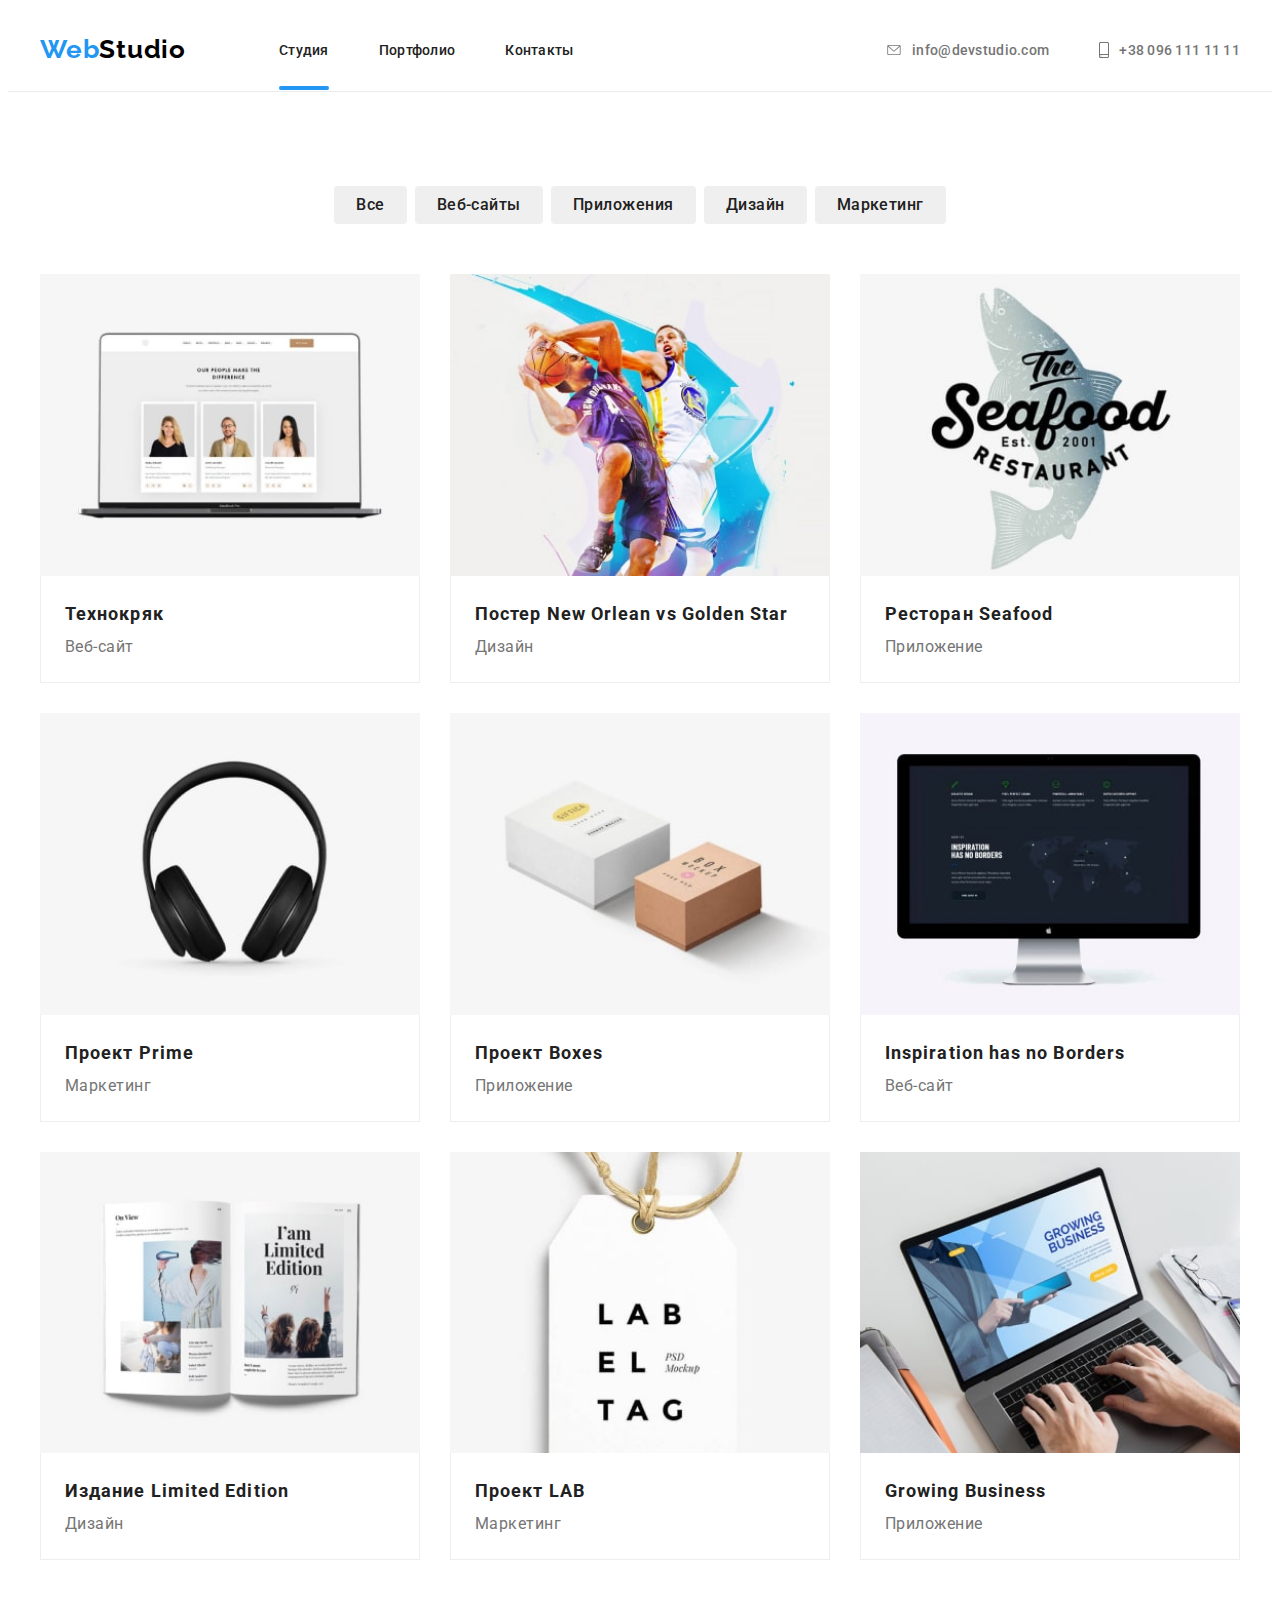
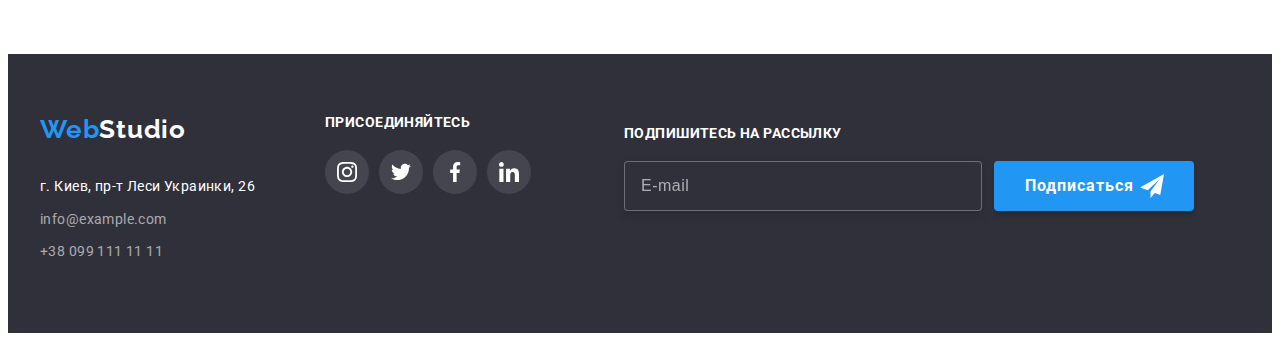
==== commit 1bc59d95: "finish portfolio page" ====
--- a/portfolio.html
+++ b/portfolio.html
@@ -94,32 +94,6 @@
             </div>
         </div>
     </header>
-    <!-- <header class="header">
-        <div class="container header-container">
-            <nav class="header__nav">
-                <a class="header__logo link" href="">Web<span class="header__logo-part">Studio</span></a>
-                <ul class="header-list list">
-                    <li class="header-list__item"><a class="header-list__link link current" href="./index.html">Студия</a>
-                    </li>
-                    <li class="header-list__item"><a class="header-list__link link" href="./portfolio.html">Портфолио</a>
-                    </li>
-                    <li class="header-list__item"><a class="header-list__link link" href="">Контакты</a></li>
-                </ul>
-            </nav>
-            <div class="header-contact">
-                <a class="header-contact__link link" href="mailto:info@devstudio.com">
-                    <svg class="header-contact__mail-icon" width="16" height="10">
-                        <use href="./images/icons.svg#icon-envelope"></use>
-                    </svg>
-                    info@devstudio.com</a>
-                <a class="header-contact__link link" href="tel:+380961111111">
-                    <svg class="header-contact__tel-icon" width="10" height="16">
-                        <use href="./images/icons.svg#icon-smartphone"></use>
-                    </svg>
-                    +38 096 111 11 11</a>
-            </div>
-        </div>
-    </header> -->
     <main>
         <section class="section projects">
             <div class="container">
--- a/css/main.min.css
+++ b/css/main.min.css
@@ -1,2 +1,2 @@
-:root{--main-title-color: #212121;--second-title-color: #ffffff;--first-text-color: #757575;--second-text-color: #212121;--third-text-color: rgba(255, 255, 255, 0.6);--first-button-color: #ffffff;--second-button-color: #212121;--accent-color: #2196f3;--logo-header-color: #000000;--header-link-color: #212121;--header-contact-color: #757575;--logo-footer-color: #ffffff;--hero-background-color: #2f303a;--foter-background-color: #2f303a;--team-background-color: #f5f4fa}p,h1,h2,h3,h4,h5,h6{margin:0}ul{margin:0;padding:0}.btn{cursor:pointer}.img{display:block;max-width:100%;height:auto}.visually-hidden{position:absolute;white-space:nowrap;width:1px;height:1px;overflow:hidden;border:0;padding:0;clip:rect(0 0 0 0);clip-path:inset(50%);margin:-1px}body{font-family:'Roboto', sans-serif;color:var(--first-text-color)}.list{list-style:none}.link{text-decoration:none}.container{padding-left:15px;padding-right:15px;margin:0 auto;width:100%}@media screen and (min-width: 480px){.container{max-width:480px}}@media screen and (min-width: 768px){.container{max-width:768px}}@media screen and (min-width: 1200px){.container{max-width:1200px}}.btn{display:flex;align-items:center;justify-content:center;text-align:center;font-family:inherit;font-weight:700;font-size:16px;line-height:1.87;letter-spacing:0.06em;color:var(--first-button-color);padding-top:10px;padding-bottom:10px;background:var(--accent-color);box-shadow:0px 4px 4px rgba(0,0,0,0.15);border-radius:4px;border-color:transparent;min-width:200px;height:50px;margin:0 auto;transition:color 250ms cubic-bezier(0.4, 0, 0.2, 1)}.btn:hover,.btn:focus{color:var(--logo-header-color)}.section{padding-top:60px;padding-bottom:60px}@media screen and (min-width: 1200px){.section{padding-top:94px;padding-bottom:94px}}.section-title{font-weight:700;font-size:28px;line-height:calc(33 / 28);text-align:center;letter-spacing:0.03em;color:var(--main-title-color);margin-bottom:30px}@media screen and (min-width: 1200px){.section-title{font-size:36px;line-height:calc(42 / 36);margin-bottom:50px}}.backdrop{width:100vw;height:100vh;background-color:rgba(0,0,0,0.2);position:fixed;top:0;left:0;transition:opacity 250ms, visibility 250ms}.backdrop.is-hidden .modal{transform:skewX(45deg) scale(0.8) rotate(-180deg)}.modal{position:absolute;top:50%;left:50%;padding:40px;width:528px;height:581px;background:#ffffff;box-shadow:0px 1px 3px rgba(0,0,0,0.12),0px 1px 1px rgba(0,0,0,0.14),0px 2px 1px rgba(0,0,0,0.2);border-radius:4px;transform:scale(1) skewX(0deg) translate(-50%, -50%) rotate(0deg);transition:transform 250ms cubic-bezier(0.4, 0, 0.2, 1)}.modal__close{position:absolute;top:8px;right:8px;width:30px;height:30px;background-color:#ffffff;border:1px solid rgba(0,0,0,0.1);border-radius:50%;display:flex;align-items:center;justify-content:center;transition:fill 250ms cubic-bezier(0.4, 0, 0.2, 1)}.modal__close:hover,.modal__close:focus{fill:var(--accent-color)}.is-hidden{visibility:hidden;opacity:0;pointer-events:none}.modal__title{font-weight:700;font-size:20px;line-height:calc(23 / 20);text-align:center;letter-spacing:0.03em;color:var(--main-title-color);margin-bottom:12px}.modal-form__lable{font-size:12px;line-height:calc(14 / 12);letter-spacing:0.01em;color:var(--first-text-color);margin-bottom:4px}.modal-form__field{margin-bottom:10px}.modal-form__input{padding-left:42px;padding-top:12px;padding-bottom:12px;width:100%;height:40px;border:1px solid rgba(33,33,33,0.2);box-sizing:border-box;border-radius:4px;outline:none;transition:border-color 250ms cubic-bezier(0.4, 0, 0.2, 1)}.modal-form__input:focus{border-color:var(--accent-color)}.modal-form__input:focus+.modal-form__icon{fill:var(--accent-color)}.modal-form__input-wrap{position:relative}.modal-form__icon{position:absolute;top:50%;left:12px;transform:translateY(-50%);transition:fill 250ms cubic-bezier(0.4, 0, 0.2, 1)}.modal-form__coment{padding:12px 16px;width:100%;min-height:120px;border:1px solid rgba(33,33,33,0.2);box-sizing:border-box;border-radius:4px;outline:none;resize:none;transition:border-color 250ms cubic-bezier(0.4, 0, 0.2, 1)}.modal-form__coment::placeholder{font-size:14px;line-height:calc(16 / 14);letter-spacing:0.01em;color:rgba(117,117,117,0.5)}.modal-form__coment:focus{border-color:var(--accent-color)}.modal-form__lable-checkbox{font-size:14px;line-height:1.71;letter-spacing:0.03em;color:var(--first-text-color);display:flex;align-items:center;justify-content:center;margin-bottom:30px}.modal-form__checkox-link{text-decoration-line:underline;color:var(--accent-color)}.modal-form__check{display:flex;align-items:center;justify-content:center;margin-right:8.38px;width:16px;height:15px;border:2px solid #212121;border-radius:2px}.modal-form__icon-check{fill:#ffffff}.modal-form__checkbox:checked+.modal-form__lable-checkbox .modal-form__check{background-color:var(--accent-color);border:none}.header{border-bottom:1px solid #ececec}.header-list{display:none}@media screen and (min-width: 768px){.header-list{display:flex;margin-right:84px}}@media screen and (min-width: 1200px){.header-list{margin-right:0}}.header__nav{display:flex;align-items:center}.header-container{display:flex;align-items:center}.header-contact{display:none}@media screen and (min-width: 768px){.header-contact{display:block}}@media screen and (min-width: 1200px){.header-contact{margin-left:auto;display:flex}}@media screen and (min-width: 768px){.header-contact__mail{margin-bottom:10px}}@media screen and (min-width: 1200px){.header-contact__mail{margin-bottom:0px}}.header__logo{font-family:Raleway;font-weight:700;font-size:24px;line-height:calc(28 / 24);letter-spacing:0.03em;color:var(--accent-color);margin-right:88px;padding-top:16px;padding-bottom:16px}@media screen and (min-width: 768px){.header__logo{padding-top:26px;padding-bottom:26px}}@media screen and (min-width: 1200px){.header__logo{font-size:26px;line-height:calc(31 / 26);margin-right:93px}}.header__logo-part{color:var(--logo-header-color);transition:color 250ms cubic-bezier(0.4, 0, 0.2, 1)}.header__logo-part:hover,.header__logo-part:focus{color:var(--accent-color)}.header-list__item:not(:last-child){margin-right:50px}.header-list__link{position:relative;font-weight:500;font-size:14px;line-height:calc(16 / 14);letter-spacing:0.02em;color:var(--header-link-color);transition:color 250ms cubic-bezier(0.4, 0, 0.2, 1)}.header-list__link:hover,.header-list__link:focus{color:var(--accent-color)}.header-list__link.current::after{position:absolute;left:0;bottom:-32px;content:'';width:100%;height:4px;background-color:var(--accent-color);border-radius:2px}.header-contact__link{font-weight:500;font-size:12px;line-height:calc(14 / 12);letter-spacing:0.02em;color:var(--header-contact-color);margin-right:50px;display:flex;align-items:center;transition:color 250ms cubic-bezier(0.4, 0, 0.2, 1)}.header-contact__link:last-child{margin-right:0}.header-contact__link:hover,.header-contact__link:focus{color:var(--accent-color)}@media screen and (min-width: 1200px){.header-contact__link{font-size:14px;line-height:calc(16 / 14)}}.header-contact__mail-icon{margin-right:10px;fill:currentColor}.header-contact__tel-icon{margin-right:10px;fill:currentColor}.mob-menu-open{display:flex;justify-content:center;align-items:center;margin-left:auto;border:none;background-color:transparent}.mob-menu-open:hover,.mob-menu-open:focus{fill:var(--accent-color)}@media screen and (min-width: 768px){.mob-menu-open{display:none}}.mob-menu-close{position:absolute;top:-38px;right:15px;display:inline-flex;justify-content:center;align-items:center;width:40px;height:40px;border:none;background-color:transparent}.mob-menu-close:hover,.mob-menu-close:focus{fill:var(--accent-color)}.mob-menu{position:fixed;top:0;background-color:#ffffff;width:100vw;height:100vh;padding-top:48px;padding-bottom:48px;padding-left:40px}.mob-menu .container{position:relative;display:flex;flex-direction:column;height:100%;justify-content:space-between}.mob-menu.is-hidden{opacity:0;visibility:hidden;pointer-events:none}.mob-menu-item{margin-bottom:32px}.mob-menu-item:last-child{margin-bottom:0}.mob-menu-item .mob-menu-link{font-weight:500;font-size:40px;line-height:calc(47 / 40);text-align:center;letter-spacing:0.02em;color:var(--header-link-color)}.mob-menu-item .mob-menu-link:hover,.mob-menu-item .mob-menu-link:focus{color:var(--accent-color)}.mob-contacts-list{margin-bottom:64px}.mob-contacts-item{margin-bottom:32px}.mob-contacts-item:last-child{margin-bottom:0}.mob-contacts-link{font-weight:500;font-size:24px;line-height:calc(28 / 24);letter-spacing:0.02em;color:var(--header-contact-color)}.mob-contacts-link:hover,.mob-contacts-link:focus{color:var(--accent-color)}@media screen and (min-width: 480px){.mob-tel-number{font-size:34px;line-height:calc(40 / 34)}}.mob-sosial-list{display:flex}@media screen and (max-width: 479px){.mob-sosial-list{flex-wrap:wrap;margin-bottom:-10px}}.mob-sosial-item:not(:last-child){margin-right:10px;padding-right:10px;border-right:1px solid rgba(33,33,33,0.2)}@media screen and (max-width: 479px){.mob-sosial-item{width:calc(100% / 2 - 30px);margin-bottom:10px}.mob-sosial-item:nth-child(2){border-right:none}}.mob-sosial-link{font-weight:500;font-size:18px;line-height:1.22;letter-spacing:0.02em;color:var(--accent-color)}.hero{margin:0 auto;max-width:1600px;background-color:#c4c4c4;background-image:linear-gradient(rgba(47,48,58,0.4), rgba(47,48,58,0.4)),url(../images/hero-background.jpg);background-repeat:no-repeat;background-position:center;background-size:cover;padding-top:118px;padding-bottom:118px}@media screen and (min-width: 1200px){.hero{padding-top:200px;padding-bottom:200px}}.hero__title{font-weight:900;font-size:26px;line-height:1.62;text-align:center;letter-spacing:0.06em;text-transform:uppercase;color:var(--second-title-color);max-width:360px;margin:0 auto 30px}@media screen and (min-width: 1200px){.hero__title{font-size:44px;line-height:1.36;max-width:696px}}.peculiarities-list{margin-bottom:-30px}@media screen and (min-width: 768px){.peculiarities-list{display:flex;flex-wrap:wrap;margin-left:-30px}}.peculiarities-list__item{margin-bottom:30px;width:100%}@media screen and (min-width: 768px){.peculiarities-list__item{width:calc(100% / 2 - 30px);margin-left:30px}}@media screen and (min-width: 1200px){.peculiarities-list__item{width:calc(100% / 4 - 30px)}}.peculiarities-list__box{height:120px;background:#f5f4fa;border-radius:4px;margin-bottom:30px;display:flex;align-items:center;justify-content:center}.peculiarities-list__title{text-align:center;font-weight:700;font-size:14px;line-height:calc(16 / 14);letter-spacing:0.03em;text-transform:uppercase;color:var(--main-title-color);margin-bottom:10px}@media screen and (min-width: 768px){.peculiarities-list__title{text-align:left}}.peculiarities-list__text{font-size:14px;line-height:1.71;letter-spacing:0.03em}.about{padding-top:0px;display:none}@media screen and (min-width: 1200px){.about{display:block}}.about-list{display:flex}.about-list__item{position:relative}.about-list__item:not(:last-child){margin-right:30px}.about-list__label{position:absolute;left:0;bottom:0;width:370px;height:70px;font-weight:700;font-size:14px;line-height:calc(16 / 14);text-align:center;padding-top:27px;padding-bottom:27px;letter-spacing:0.03em;text-transform:uppercase;color:#ffffff;background:rgba(47,48,58,0.8)}.team{background-color:var(--team-background-color)}.team-list{margin-bottom:-30px}@media screen and (min-width: 768px){.team-list{display:flex;flex-wrap:wrap;margin-left:-30px}}.team-list__item{box-shadow:0px 1px 3px rgba(0,0,0,0.12),0px 1px 1px rgba(0,0,0,0.14),0px 2px 1px rgba(0,0,0,0.2);margin-bottom:30px;width:100%}@media screen and (min-width: 768px){.team-list__item{width:calc(100% / 2 - 30px);margin-left:30px}}@media screen and (min-width: 1200px){.team-list__item{width:calc(100% / 4 - 30px)}}.team-list__img{width:100%}.team-bottom{padding-top:30px;padding-bottom:30px;border:1px solid #eeeeee;border-top:none;background-color:#ffffff;border-radius:0px 0px 4px 4px}.team-bottom__title{font-weight:500;font-size:16px;line-height:calc(19 / 16);text-align:center;letter-spacing:0.03em;color:var(--main-title-color);margin-bottom:10px}.team-bottom__text{font-size:16px;line-height:calc(19 / 16);text-align:center;letter-spacing:0.03em;margin-bottom:16px}.team-sosial-list{display:flex;justify-content:center}.team-sosial-list__item{width:44px;height:44px}.team-sosial-list__item+.team-sosial-list__item{margin-left:10px}.team-sosial-list__link{width:100%;height:100%;border-radius:50%;display:flex;align-items:center;justify-content:center;background-color:#ffffff;color:#afb1b8;transition:color 250ms cubic-bezier(0.4, 0, 0.2, 1),background-color 250ms cubic-bezier(0.4, 0, 0.2, 1)}.team-sosial-list__link:hover,.team-sosial-list__link:focus{background-color:var(--accent-color);color:#ffffff}.team-sosial-list__icon{fill:currentColor}.clients-list{display:flex;margin-bottom:-30px;flex-wrap:wrap;margin-left:-30px}.clients-list__item{width:calc(100% / 2 - 30px);margin-left:30px;height:92px;margin-bottom:30px}@media screen and (min-width: 768px){.clients-list__item{width:calc(100% / 3 - 30px);margin-left:30px}}@media screen and (min-width: 768px) and (min-width: 1200px){.clients-list__item{width:calc(100% / 6 - 30px)}}.clients-list__link{width:100%;height:100%;border:1px solid #afb1b8;box-sizing:border-box;border-radius:4px;display:flex;align-items:center;justify-content:center;background-color:#ffffff;color:#afb1b8;transition:color 250ms cubic-bezier(0.4, 0, 0.2, 1),border-color 250ms cubic-bezier(0.4, 0, 0.2, 1)}.clients-list__link:hover,.clients-list__link:focus{border-color:var(--accent-color);color:var(--accent-color)}.clients-list__icon{fill:currentColor}.footer{background-color:var(--foter-background-color);padding-top:60px;padding-bottom:60px}@media screen and (min-width: 1200px){.footer-container{display:flex;align-items:baseline}}@media screen and (max-width: 1199px){.foter-left{margin-bottom:60px}}@media screen and (min-width: 1200px){.foter-left{margin-right:70px}}.footer-left__logo{font-family:Raleway;font-weight:700;letter-spacing:0.03em;color:var(--accent-color);display:block;font-size:24px;line-height:calc(28 / 24);text-align:center;margin-bottom:20px}@media screen and (min-width: 1200px){.footer-left__logo{font-family:Raleway;font-weight:700;font-size:26px;line-height:calc(31 / 26);letter-spacing:0.03em;color:var(--accent-color);display:block;margin-bottom:30px;text-align:left}}.footer-left__logo-part{color:var(--logo-footer-color);transition:color 250ms cubic-bezier(0.4, 0, 0.2, 1)}.footer-left__logo-part:hover,.footer-left__logo-part:focus{color:var(--accent-color)}.footer-left__map{font-style:normal;font-size:14px;line-height:1.71;letter-spacing:0.03em;color:var(--second-title-color);display:block;margin-bottom:8px;text-align:center;transition:color 250ms cubic-bezier(0.4, 0, 0.2, 1)}.footer-left__map:hover,.footer-left__map:focus{color:var(--accent-color)}@media screen and (min-width: 1200px){.footer-left__map{margin-bottom:9px;text-align:left}}.footer-left__contact{font-size:14px;line-height:1.71;letter-spacing:0.03em;color:var(--third-text-color);display:block;text-align:center;transition:color 250ms cubic-bezier(0.4, 0, 0.2, 1)}.footer-left__contact:not(:last-child){margin-bottom:8px}.footer-left__contact:hover,.footer-left__contact:focus{color:var(--accent-color)}@media screen and (min-width: 1200px){.footer-left__contact{margin-bottom:9px;text-align:left}}.footer-sosial{margin-bottom:60px}@media screen and (min-width: 1200px){.footer-sosial{margin-right:93px;margin-bottom:0}}.footer-title{font-weight:700;font-size:14px;line-height:calc(16 / 14);letter-spacing:0.03em;text-transform:uppercase;color:var(--logo-footer-color);margin-bottom:20px}@media screen and (max-width: 1199px){.footer-title{text-align:center}}.footer-sosial-list{display:flex}@media screen and (max-width: 1199px){.footer-sosial-list{justify-content:center}}.footer-sosial-list__item{width:44px;height:44px}.footer-sosial-list__item+.footer-sosial-list__item{margin-left:10px}.footer-sosial-list__link{width:100%;height:100%;border-radius:50%;display:flex;align-items:center;justify-content:center;background:rgba(255,255,255,0.1);color:var(--logo-footer-color);transition:background-color 250ms cubic-bezier(0.4, 0, 0.2, 1)}.footer-sosial-list__link:hover,.footer-sosial-list__link:focus{background-color:var(--accent-color)}.footer-sosial-list__icon{fill:currentColor}@media screen and (min-width: 768px){.footer-top-tab{display:flex;justify-content:space-around}}@media screen and (min-width: 1200px){.footer-form__field{display:flex}}.footer-form__input{margin-bottom:20px;padding-left:16px;padding-top:15px;padding-bottom:15px;width:100%;height:50px;font-size:16px;line-height:1.25;letter-spacing:0.03em;color:rgba(255,255,255,0.6);background-color:var(--foter-background-color);border:1px solid rgba(255,255,255,0.3);box-sizing:border-box;filter:drop-shadow(0px 4px 4px rgba(0,0,0,0.15));border-radius:4px;outline:none;transition:border-color 250ms cubic-bezier(0.4, 0, 0.2, 1)}.footer-form__input::placeholder{font-size:16px;line-height:1.25;letter-spacing:0.03em;color:rgba(255,255,255,0.6)}.footer-form__input:focus{border-color:var(--accent-color)}@media screen and (min-width: 768px){.footer-form__input{width:450px;display:block;margin-left:auto;margin-right:auto}}@media screen and (min-width: 1200px){.footer-form__input{width:358px;margin-right:12px;margin-bottom:0}}.footer-form__btn{justify-content:space-between;padding-right:28px;padding-left:29px}.filtr-list{display:flex;justify-content:center;margin-bottom:50px}.filtr-item{margin-right:8px}.filtr-item:last-child{margin-right:0}.filtr-btn{padding:6px 22px;font-family:inherit;font-weight:500;font-size:16px;line-height:1.62;text-align:center;letter-spacing:0.03em;color:var(--second-button-color);cursor:pointer;border:none;border-radius:4px;transition:color 250ms cubic-bezier(0.4, 0, 0.2, 1),background-color 250ms cubic-bezier(0.4, 0, 0.2, 1),box-shadow 250ms cubic-bezier(0.4, 0, 0.2, 1)}.filtr-btn:hover,.filtr-btn:focus{color:var(--first-button-color);background-color:var(--accent-color);box-shadow:0px 3px 1px rgba(0,0,0,0.1),0px 1px 2px rgba(0,0,0,0.08),0px 2px 2px rgba(0,0,0,0.12)}.projects-list{display:flex;flex-wrap:wrap;margin-left:-30px;margin-top:-30px}.projects-item{margin-left:30px;margin-top:30px;flex-basis:calc((100% - 90px) / 3)}.progect-border{padding:20px 24px;border:1px solid #eeeeee;border-top:none}.projects-link{display:block;transition:box-shadow 250ms cubic-bezier(0.4, 0, 0.2, 1)}.projects-link:hover,.projects-link:focus{box-shadow:0px 1px 1px rgba(0,0,0,0.12),0px 4px 4px rgba(0,0,0,0.06),1px 4px 6px rgba(0,0,0,0.16)}.progects-overlay{position:relative;overflow:hidden}.progect-overlay-text{position:absolute;left:0;top:0;height:100%;padding:63px 24px;font-size:18px;line-height:1.56;letter-spacing:0.03em;color:#ffffff;background-color:var(--accent-color);transform:translateY(100%);transition:transform 250ms cubic-bezier(0.4, 0, 0.2, 1);overflow:auto}.projects-item:hover .progect-overlay-text{transform:translateY(0)}.projects-title{font-weight:700;font-size:18px;line-height:2;letter-spacing:0.06em;color:var(--main-title-color)}.projects-text{font-size:16px;line-height:1.87;letter-spacing:0.03em;color:var(--first-text-color)}
+:root{--main-title-color: #212121;--second-title-color: #ffffff;--first-text-color: #757575;--second-text-color: #212121;--third-text-color: rgba(255, 255, 255, 0.6);--first-button-color: #ffffff;--second-button-color: #212121;--accent-color: #2196f3;--logo-header-color: #000000;--header-link-color: #212121;--header-contact-color: #757575;--logo-footer-color: #ffffff;--hero-background-color: #2f303a;--foter-background-color: #2f303a;--team-background-color: #f5f4fa}p,h1,h2,h3,h4,h5,h6{margin:0}ul{margin:0;padding:0}.btn{cursor:pointer}.img{display:block;width:100%;height:auto}.visually-hidden{position:absolute;white-space:nowrap;width:1px;height:1px;overflow:hidden;border:0;padding:0;clip:rect(0 0 0 0);clip-path:inset(50%);margin:-1px}body{font-family:'Roboto', sans-serif;color:var(--first-text-color)}.list{list-style:none}.link{text-decoration:none}.container{padding-left:15px;padding-right:15px;margin:0 auto;width:100%}@media screen and (min-width: 480px){.container{max-width:480px}}@media screen and (min-width: 768px){.container{max-width:768px}}@media screen and (min-width: 1200px){.container{max-width:1200px}}.btn{display:flex;align-items:center;justify-content:center;text-align:center;font-family:inherit;font-weight:700;font-size:16px;line-height:1.87;letter-spacing:0.06em;color:var(--first-button-color);padding-top:10px;padding-bottom:10px;background:var(--accent-color);box-shadow:0px 4px 4px rgba(0,0,0,0.15);border-radius:4px;border-color:transparent;min-width:200px;height:50px;margin:0 auto;transition:color 250ms cubic-bezier(0.4, 0, 0.2, 1)}.btn:hover,.btn:focus{color:var(--logo-header-color)}.section{padding-top:60px;padding-bottom:60px}@media screen and (min-width: 1200px){.section{padding-top:94px;padding-bottom:94px}}.section-title{font-weight:700;font-size:28px;line-height:calc(33 / 28);text-align:center;letter-spacing:0.03em;color:var(--main-title-color);margin-bottom:30px}@media screen and (min-width: 1200px){.section-title{font-size:36px;line-height:calc(42 / 36);margin-bottom:50px}}.backdrop{width:100vw;height:100vh;background-color:rgba(0,0,0,0.2);position:fixed;top:0;left:0;transition:opacity 250ms, visibility 250ms}.backdrop.is-hidden .modal{transform:skewX(45deg) scale(0.8) rotate(-180deg)}.modal{position:absolute;top:50%;left:50%;padding:40px;width:528px;height:581px;background:#ffffff;box-shadow:0px 1px 3px rgba(0,0,0,0.12),0px 1px 1px rgba(0,0,0,0.14),0px 2px 1px rgba(0,0,0,0.2);border-radius:4px;transform:scale(1) skewX(0deg) translate(-50%, -50%) rotate(0deg);transition:transform 250ms cubic-bezier(0.4, 0, 0.2, 1)}.modal__close{position:absolute;top:8px;right:8px;width:30px;height:30px;background-color:#ffffff;border:1px solid rgba(0,0,0,0.1);border-radius:50%;display:flex;align-items:center;justify-content:center;transition:fill 250ms cubic-bezier(0.4, 0, 0.2, 1)}.modal__close:hover,.modal__close:focus{fill:var(--accent-color)}.is-hidden{visibility:hidden;opacity:0;pointer-events:none}.modal__title{font-weight:700;font-size:20px;line-height:calc(23 / 20);text-align:center;letter-spacing:0.03em;color:var(--main-title-color);margin-bottom:12px}.modal-form__lable{font-size:12px;line-height:calc(14 / 12);letter-spacing:0.01em;color:var(--first-text-color);margin-bottom:4px}.modal-form__field{margin-bottom:10px}.modal-form__input{padding-left:42px;padding-top:12px;padding-bottom:12px;width:100%;height:40px;border:1px solid rgba(33,33,33,0.2);box-sizing:border-box;border-radius:4px;outline:none;transition:border-color 250ms cubic-bezier(0.4, 0, 0.2, 1)}.modal-form__input:focus{border-color:var(--accent-color)}.modal-form__input:focus+.modal-form__icon{fill:var(--accent-color)}.modal-form__input-wrap{position:relative}.modal-form__icon{position:absolute;top:50%;left:12px;transform:translateY(-50%);transition:fill 250ms cubic-bezier(0.4, 0, 0.2, 1)}.modal-form__coment{padding:12px 16px;width:100%;min-height:120px;border:1px solid rgba(33,33,33,0.2);box-sizing:border-box;border-radius:4px;outline:none;resize:none;transition:border-color 250ms cubic-bezier(0.4, 0, 0.2, 1)}.modal-form__coment::placeholder{font-size:14px;line-height:calc(16 / 14);letter-spacing:0.01em;color:rgba(117,117,117,0.5)}.modal-form__coment:focus{border-color:var(--accent-color)}.modal-form__lable-checkbox{font-size:14px;line-height:1.71;letter-spacing:0.03em;color:var(--first-text-color);display:flex;align-items:center;justify-content:center;margin-bottom:30px}.modal-form__checkox-link{text-decoration-line:underline;color:var(--accent-color)}.modal-form__check{display:flex;align-items:center;justify-content:center;margin-right:8.38px;width:16px;height:15px;border:2px solid #212121;border-radius:2px}.modal-form__icon-check{fill:#ffffff}.modal-form__checkbox:checked+.modal-form__lable-checkbox .modal-form__check{background-color:var(--accent-color);border:none}.header{border-bottom:1px solid #ececec}.header-list{display:none}@media screen and (min-width: 768px){.header-list{display:flex;margin-right:84px}}@media screen and (min-width: 1200px){.header-list{margin-right:0}}.header__nav{display:flex;align-items:center}.header-container{display:flex;align-items:center}.header-contact{display:none}@media screen and (min-width: 768px){.header-contact{display:block}}@media screen and (min-width: 1200px){.header-contact{margin-left:auto;display:flex}}@media screen and (min-width: 768px){.header-contact__mail{margin-bottom:10px}}@media screen and (min-width: 1200px){.header-contact__mail{margin-bottom:0px}}.header__logo{font-family:Raleway;font-weight:700;font-size:24px;line-height:calc(28 / 24);letter-spacing:0.03em;color:var(--accent-color);margin-right:88px;padding-top:16px;padding-bottom:16px}@media screen and (min-width: 768px){.header__logo{padding-top:26px;padding-bottom:26px}}@media screen and (min-width: 1200px){.header__logo{font-size:26px;line-height:calc(31 / 26);margin-right:93px}}.header__logo-part{color:var(--logo-header-color);transition:color 250ms cubic-bezier(0.4, 0, 0.2, 1)}.header__logo-part:hover,.header__logo-part:focus{color:var(--accent-color)}.header-list__item:not(:last-child){margin-right:50px}.header-list__link{position:relative;font-weight:500;font-size:14px;line-height:calc(16 / 14);letter-spacing:0.02em;color:var(--header-link-color);transition:color 250ms cubic-bezier(0.4, 0, 0.2, 1)}.header-list__link:hover,.header-list__link:focus{color:var(--accent-color)}.header-list__link.current::after{position:absolute;left:0;bottom:-32px;content:'';width:100%;height:4px;background-color:var(--accent-color);border-radius:2px}.header-contact__link{font-weight:500;font-size:12px;line-height:calc(14 / 12);letter-spacing:0.02em;color:var(--header-contact-color);margin-right:50px;display:flex;align-items:center;transition:color 250ms cubic-bezier(0.4, 0, 0.2, 1)}.header-contact__link:last-child{margin-right:0}.header-contact__link:hover,.header-contact__link:focus{color:var(--accent-color)}@media screen and (min-width: 1200px){.header-contact__link{font-size:14px;line-height:calc(16 / 14)}}.header-contact__mail-icon{margin-right:10px;fill:currentColor}.header-contact__tel-icon{margin-right:10px;fill:currentColor}.mob-menu-open{display:flex;justify-content:center;align-items:center;margin-left:auto;border:none;background-color:transparent}.mob-menu-open:hover,.mob-menu-open:focus{fill:var(--accent-color)}@media screen and (min-width: 768px){.mob-menu-open{display:none}}.mob-menu-close{position:absolute;top:-38px;right:15px;display:inline-flex;justify-content:center;align-items:center;width:40px;height:40px;border:none;background-color:transparent}.mob-menu-close:hover,.mob-menu-close:focus{fill:var(--accent-color)}.mob-menu{position:fixed;top:0;z-index:1;background-color:#ffffff;width:100vw;height:100vh;padding-top:48px;padding-bottom:48px;padding-left:40px}.mob-menu .container{position:relative;display:flex;flex-direction:column;height:100%;justify-content:space-between}.mob-menu.is-hidden{opacity:0;visibility:hidden;pointer-events:none}.mob-menu-item{margin-bottom:32px}.mob-menu-item:last-child{margin-bottom:0}.mob-menu-item .mob-menu-link{font-weight:500;font-size:40px;line-height:calc(47 / 40);text-align:center;letter-spacing:0.02em;color:var(--header-link-color)}.mob-menu-item .mob-menu-link:hover,.mob-menu-item .mob-menu-link:focus{color:var(--accent-color)}.mob-contacts-list{margin-bottom:64px}.mob-contacts-item{margin-bottom:32px}.mob-contacts-item:last-child{margin-bottom:0}.mob-contacts-link{font-weight:500;font-size:24px;line-height:calc(28 / 24);letter-spacing:0.02em;color:var(--header-contact-color)}.mob-contacts-link:hover,.mob-contacts-link:focus{color:var(--accent-color)}@media screen and (min-width: 480px){.mob-tel-number{font-size:34px;line-height:calc(40 / 34)}}.mob-sosial-list{display:flex}@media screen and (max-width: 479px){.mob-sosial-list{flex-wrap:wrap;margin-bottom:-10px}}.mob-sosial-item:not(:last-child){margin-right:10px;padding-right:10px;border-right:1px solid rgba(33,33,33,0.2)}@media screen and (max-width: 479px){.mob-sosial-item{width:calc(100% / 2 - 30px);margin-bottom:10px}.mob-sosial-item:nth-child(2){border-right:none}}.mob-sosial-link{font-weight:500;font-size:18px;line-height:1.22;letter-spacing:0.02em;color:var(--accent-color)}.hero{margin:0 auto;max-width:1600px;background-color:#c4c4c4;background-image:linear-gradient(rgba(47,48,58,0.4), rgba(47,48,58,0.4)),url(../images/hero-background.jpg);background-repeat:no-repeat;background-position:center;background-size:cover;padding-top:118px;padding-bottom:118px}@media screen and (min-width: 1200px){.hero{padding-top:200px;padding-bottom:200px}}.hero__title{font-weight:900;font-size:26px;line-height:1.62;text-align:center;letter-spacing:0.06em;text-transform:uppercase;color:var(--second-title-color);max-width:360px;margin:0 auto 30px}@media screen and (min-width: 1200px){.hero__title{font-size:44px;line-height:1.36;max-width:696px}}.peculiarities-list{margin-bottom:-30px}@media screen and (min-width: 768px){.peculiarities-list{display:flex;flex-wrap:wrap;margin-left:-30px}}.peculiarities-list__item{margin-bottom:30px;width:100%}@media screen and (min-width: 768px){.peculiarities-list__item{width:calc(100% / 2 - 30px);margin-left:30px}}@media screen and (min-width: 1200px){.peculiarities-list__item{width:calc(100% / 4 - 30px)}}.peculiarities-list__box{height:120px;background:#f5f4fa;border-radius:4px;margin-bottom:30px;display:flex;align-items:center;justify-content:center}.peculiarities-list__title{text-align:center;font-weight:700;font-size:14px;line-height:calc(16 / 14);letter-spacing:0.03em;text-transform:uppercase;color:var(--main-title-color);margin-bottom:10px}@media screen and (min-width: 768px){.peculiarities-list__title{text-align:left}}.peculiarities-list__text{font-size:14px;line-height:1.71;letter-spacing:0.03em}.about{padding-top:0px;display:none}@media screen and (min-width: 1200px){.about{display:block}}.about-list{display:flex}.about-list__item{position:relative}.about-list__item:not(:last-child){margin-right:30px}.about-list__label{position:absolute;left:0;bottom:0;width:370px;height:70px;font-weight:700;font-size:14px;line-height:calc(16 / 14);text-align:center;padding-top:27px;padding-bottom:27px;letter-spacing:0.03em;text-transform:uppercase;color:#ffffff;background:rgba(47,48,58,0.8)}.team{background-color:var(--team-background-color)}.team-list{margin-bottom:-30px}@media screen and (min-width: 768px){.team-list{display:flex;flex-wrap:wrap;margin-left:-30px}}.team-list__item{box-shadow:0px 1px 3px rgba(0,0,0,0.12),0px 1px 1px rgba(0,0,0,0.14),0px 2px 1px rgba(0,0,0,0.2);margin-bottom:30px;width:100%}@media screen and (min-width: 768px){.team-list__item{width:calc(100% / 2 - 30px);margin-left:30px}}@media screen and (min-width: 1200px){.team-list__item{width:calc(100% / 4 - 30px)}}.team-list__img{width:100%}.team-bottom{padding-top:30px;padding-bottom:30px;border:1px solid #eeeeee;border-top:none;background-color:#ffffff;border-radius:0px 0px 4px 4px}.team-bottom__title{font-weight:500;font-size:16px;line-height:calc(19 / 16);text-align:center;letter-spacing:0.03em;color:var(--main-title-color);margin-bottom:10px}.team-bottom__text{font-size:16px;line-height:calc(19 / 16);text-align:center;letter-spacing:0.03em;margin-bottom:16px}.team-sosial-list{display:flex;justify-content:center}.team-sosial-list__item{width:44px;height:44px}.team-sosial-list__item+.team-sosial-list__item{margin-left:10px}.team-sosial-list__link{width:100%;height:100%;border-radius:50%;display:flex;align-items:center;justify-content:center;background-color:#ffffff;color:#afb1b8;transition:color 250ms cubic-bezier(0.4, 0, 0.2, 1),background-color 250ms cubic-bezier(0.4, 0, 0.2, 1)}.team-sosial-list__link:hover,.team-sosial-list__link:focus{background-color:var(--accent-color);color:#ffffff}.team-sosial-list__icon{fill:currentColor}.clients-list{display:flex;margin-bottom:-30px;flex-wrap:wrap;margin-left:-30px}.clients-list__item{width:calc(100% / 2 - 30px);margin-left:30px;height:92px;margin-bottom:30px}@media screen and (min-width: 768px){.clients-list__item{width:calc(100% / 3 - 30px);margin-left:30px}}@media screen and (min-width: 768px) and (min-width: 1200px){.clients-list__item{width:calc(100% / 6 - 30px)}}.clients-list__link{width:100%;height:100%;border:1px solid #afb1b8;box-sizing:border-box;border-radius:4px;display:flex;align-items:center;justify-content:center;background-color:#ffffff;color:#afb1b8;transition:color 250ms cubic-bezier(0.4, 0, 0.2, 1),border-color 250ms cubic-bezier(0.4, 0, 0.2, 1)}.clients-list__link:hover,.clients-list__link:focus{border-color:var(--accent-color);color:var(--accent-color)}.clients-list__icon{fill:currentColor}.footer{background-color:var(--foter-background-color);padding-top:60px;padding-bottom:60px}@media screen and (min-width: 1200px){.footer-container{display:flex;align-items:baseline}}@media screen and (max-width: 1199px){.foter-left{margin-bottom:60px}}@media screen and (min-width: 1200px){.foter-left{margin-right:70px}}.footer-left__logo{font-family:Raleway;font-weight:700;letter-spacing:0.03em;color:var(--accent-color);display:block;font-size:24px;line-height:calc(28 / 24);text-align:center;margin-bottom:20px}@media screen and (min-width: 1200px){.footer-left__logo{font-family:Raleway;font-weight:700;font-size:26px;line-height:calc(31 / 26);letter-spacing:0.03em;color:var(--accent-color);display:block;margin-bottom:30px;text-align:left}}.footer-left__logo-part{color:var(--logo-footer-color);transition:color 250ms cubic-bezier(0.4, 0, 0.2, 1)}.footer-left__logo-part:hover,.footer-left__logo-part:focus{color:var(--accent-color)}.footer-left__map{font-style:normal;font-size:14px;line-height:1.71;letter-spacing:0.03em;color:var(--second-title-color);display:block;margin-bottom:8px;text-align:center;transition:color 250ms cubic-bezier(0.4, 0, 0.2, 1)}.footer-left__map:hover,.footer-left__map:focus{color:var(--accent-color)}@media screen and (min-width: 1200px){.footer-left__map{margin-bottom:9px;text-align:left}}.footer-left__contact{font-size:14px;line-height:1.71;letter-spacing:0.03em;color:var(--third-text-color);display:block;text-align:center;transition:color 250ms cubic-bezier(0.4, 0, 0.2, 1)}.footer-left__contact:not(:last-child){margin-bottom:8px}.footer-left__contact:hover,.footer-left__contact:focus{color:var(--accent-color)}@media screen and (min-width: 1200px){.footer-left__contact{margin-bottom:9px;text-align:left}}.footer-sosial{margin-bottom:60px}@media screen and (min-width: 1200px){.footer-sosial{margin-right:93px;margin-bottom:0}}.footer-title{font-weight:700;font-size:14px;line-height:calc(16 / 14);letter-spacing:0.03em;text-transform:uppercase;color:var(--logo-footer-color);margin-bottom:20px}@media screen and (max-width: 1199px){.footer-title{text-align:center}}.footer-sosial-list{display:flex}@media screen and (max-width: 1199px){.footer-sosial-list{justify-content:center}}.footer-sosial-list__item{width:44px;height:44px}.footer-sosial-list__item+.footer-sosial-list__item{margin-left:10px}.footer-sosial-list__link{width:100%;height:100%;border-radius:50%;display:flex;align-items:center;justify-content:center;background:rgba(255,255,255,0.1);color:var(--logo-footer-color);transition:background-color 250ms cubic-bezier(0.4, 0, 0.2, 1)}.footer-sosial-list__link:hover,.footer-sosial-list__link:focus{background-color:var(--accent-color)}.footer-sosial-list__icon{fill:currentColor}@media screen and (min-width: 768px){.footer-top-tab{display:flex;justify-content:space-around}}@media screen and (min-width: 1200px){.footer-form__field{display:flex}}.footer-form__input{margin-bottom:20px;padding-left:16px;padding-top:15px;padding-bottom:15px;width:100%;height:50px;font-size:16px;line-height:1.25;letter-spacing:0.03em;color:rgba(255,255,255,0.6);background-color:var(--foter-background-color);border:1px solid rgba(255,255,255,0.3);box-sizing:border-box;filter:drop-shadow(0px 4px 4px rgba(0,0,0,0.15));border-radius:4px;outline:none;transition:border-color 250ms cubic-bezier(0.4, 0, 0.2, 1)}.footer-form__input::placeholder{font-size:16px;line-height:1.25;letter-spacing:0.03em;color:rgba(255,255,255,0.6)}.footer-form__input:focus{border-color:var(--accent-color)}@media screen and (min-width: 768px){.footer-form__input{width:450px;display:block;margin-left:auto;margin-right:auto}}@media screen and (min-width: 1200px){.footer-form__input{width:358px;margin-right:12px;margin-bottom:0}}.footer-form__btn{justify-content:space-between;padding-right:28px;padding-left:29px}.filtr-list{margin-bottom:40px;display:flex;flex-wrap:wrap}@media screen and (min-width: 768px){.filtr-list{margin-bottom:30px;display:flex;justify-content:center}}@media screen and (min-width: 1200px){.filtr-list{margin-bottom:50px}}.filtr-item{margin-right:8px}.filtr-item:last-child{margin-right:0}@media screen and (max-width: 767px){.filtr-item{margin-bottom:15px}.filtr-item:nth-last-child(-n+2){margin-bottom:0}}.filtr-btn{padding:6px 22px;font-family:inherit;font-weight:500;font-size:16px;line-height:1.62;text-align:center;letter-spacing:0.03em;color:var(--second-button-color);cursor:pointer;border:none;border-radius:4px;transition:color 250ms cubic-bezier(0.4, 0, 0.2, 1),background-color 250ms cubic-bezier(0.4, 0, 0.2, 1),box-shadow 250ms cubic-bezier(0.4, 0, 0.2, 1)}.filtr-btn:hover,.filtr-btn:focus{color:var(--first-button-color);background-color:var(--accent-color);box-shadow:0px 3px 1px rgba(0,0,0,0.1),0px 1px 2px rgba(0,0,0,0.08),0px 2px 2px rgba(0,0,0,0.12)}.projects-list{margin-bottom:-30px}@media screen and (min-width: 768px){.projects-list{display:flex;flex-wrap:wrap;margin-left:-30px}}.projects-item{width:100%;margin-bottom:30px}@media screen and (min-width: 768px){.projects-item{width:calc(100% / 2 - 30px);margin-left:30px}}@media screen and (min-width: 1200px){.projects-item{width:calc(100% / 3 - 30px)}}.progect-border{padding:20px 24px;border:1px solid #eeeeee;border-top:none}.projects-link{display:block;transition:box-shadow 250ms cubic-bezier(0.4, 0, 0.2, 1)}.projects-link:hover,.projects-link:focus{box-shadow:0px 1px 1px rgba(0,0,0,0.12),0px 4px 4px rgba(0,0,0,0.06),1px 4px 6px rgba(0,0,0,0.16)}.progects-overlay{position:relative;overflow:hidden}.progect-overlay-text{position:absolute;left:0;top:0;height:100%;padding:63px 24px;font-size:18px;line-height:1.56;letter-spacing:0.03em;color:#ffffff;background-color:var(--accent-color);transform:translateY(100%);transition:transform 250ms cubic-bezier(0.4, 0, 0.2, 1);overflow:auto}.projects-item:hover .progect-overlay-text{transform:translateY(0)}.projects-title{font-weight:700;font-size:18px;line-height:2;letter-spacing:0.06em;color:var(--main-title-color)}.projects-text{font-size:16px;line-height:1.87;letter-spacing:0.03em;color:var(--first-text-color)}
 /*# sourceMappingURL=main.min.css.map */